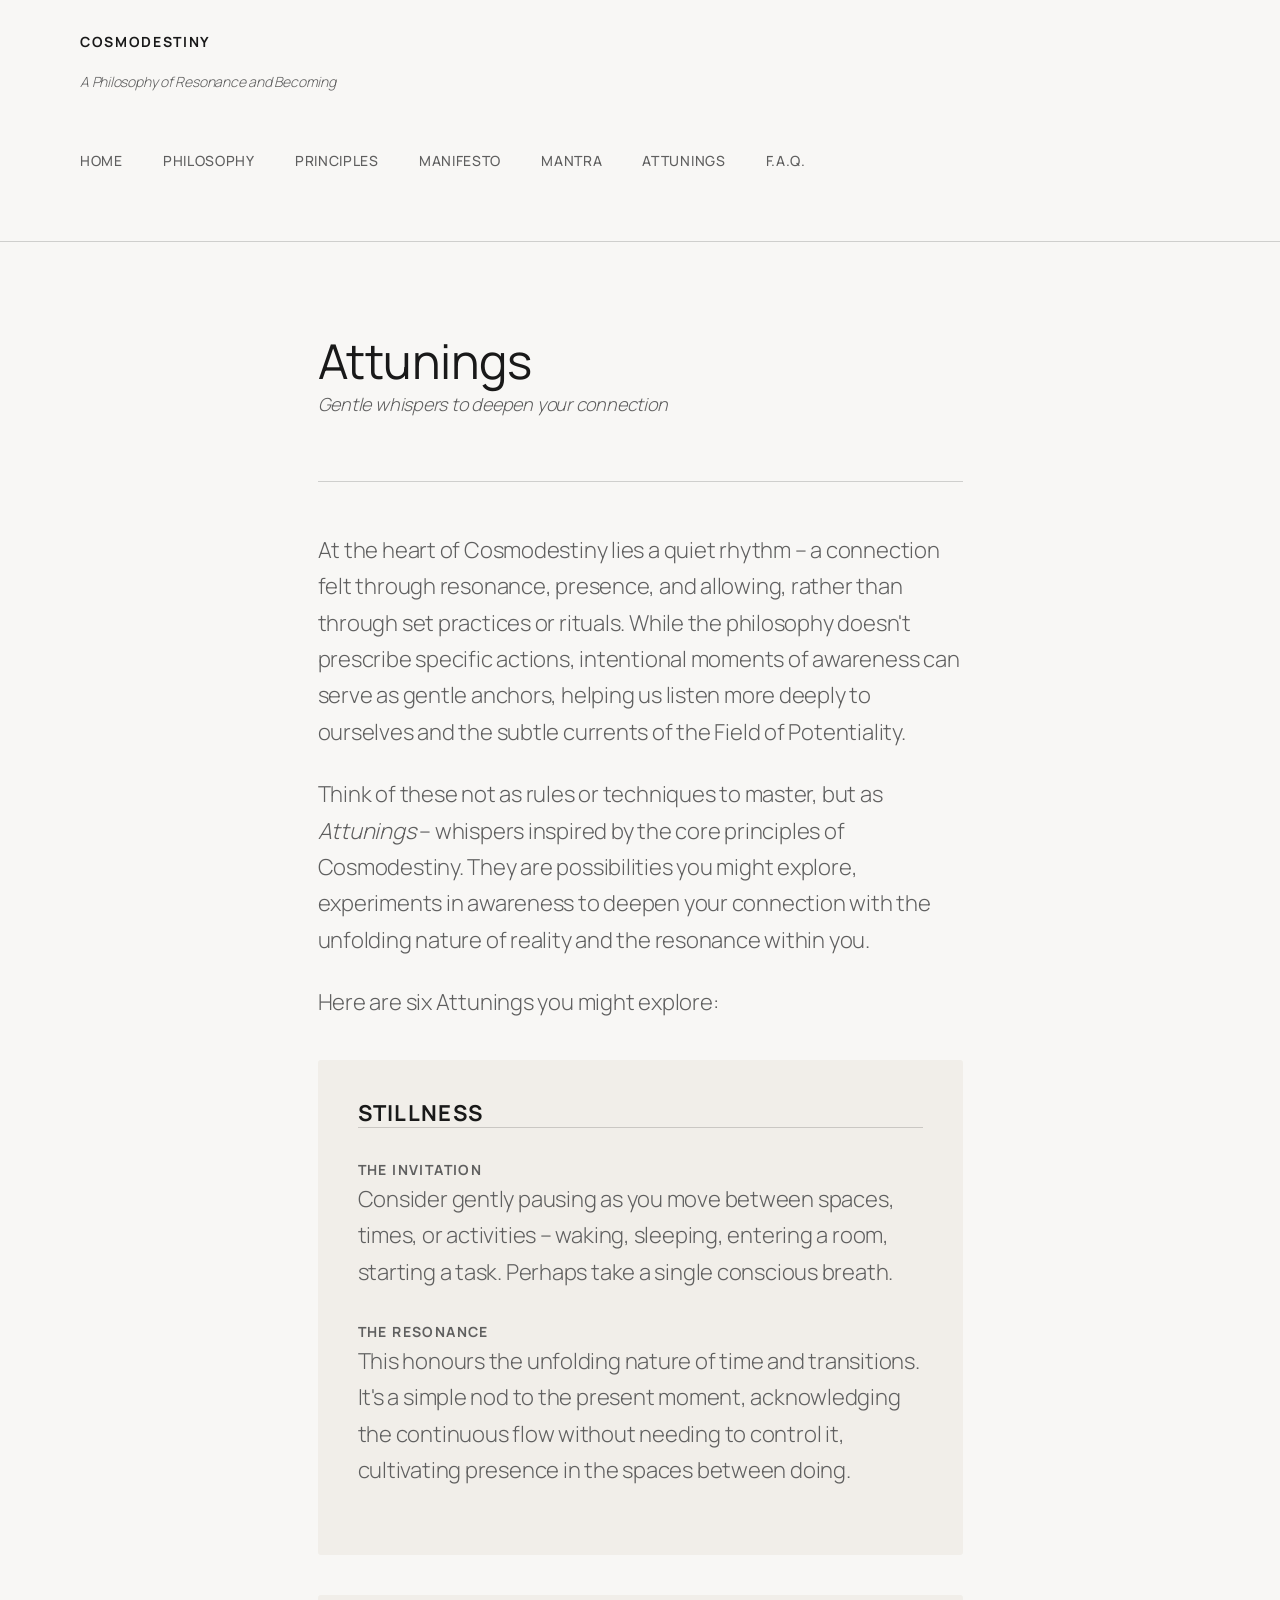
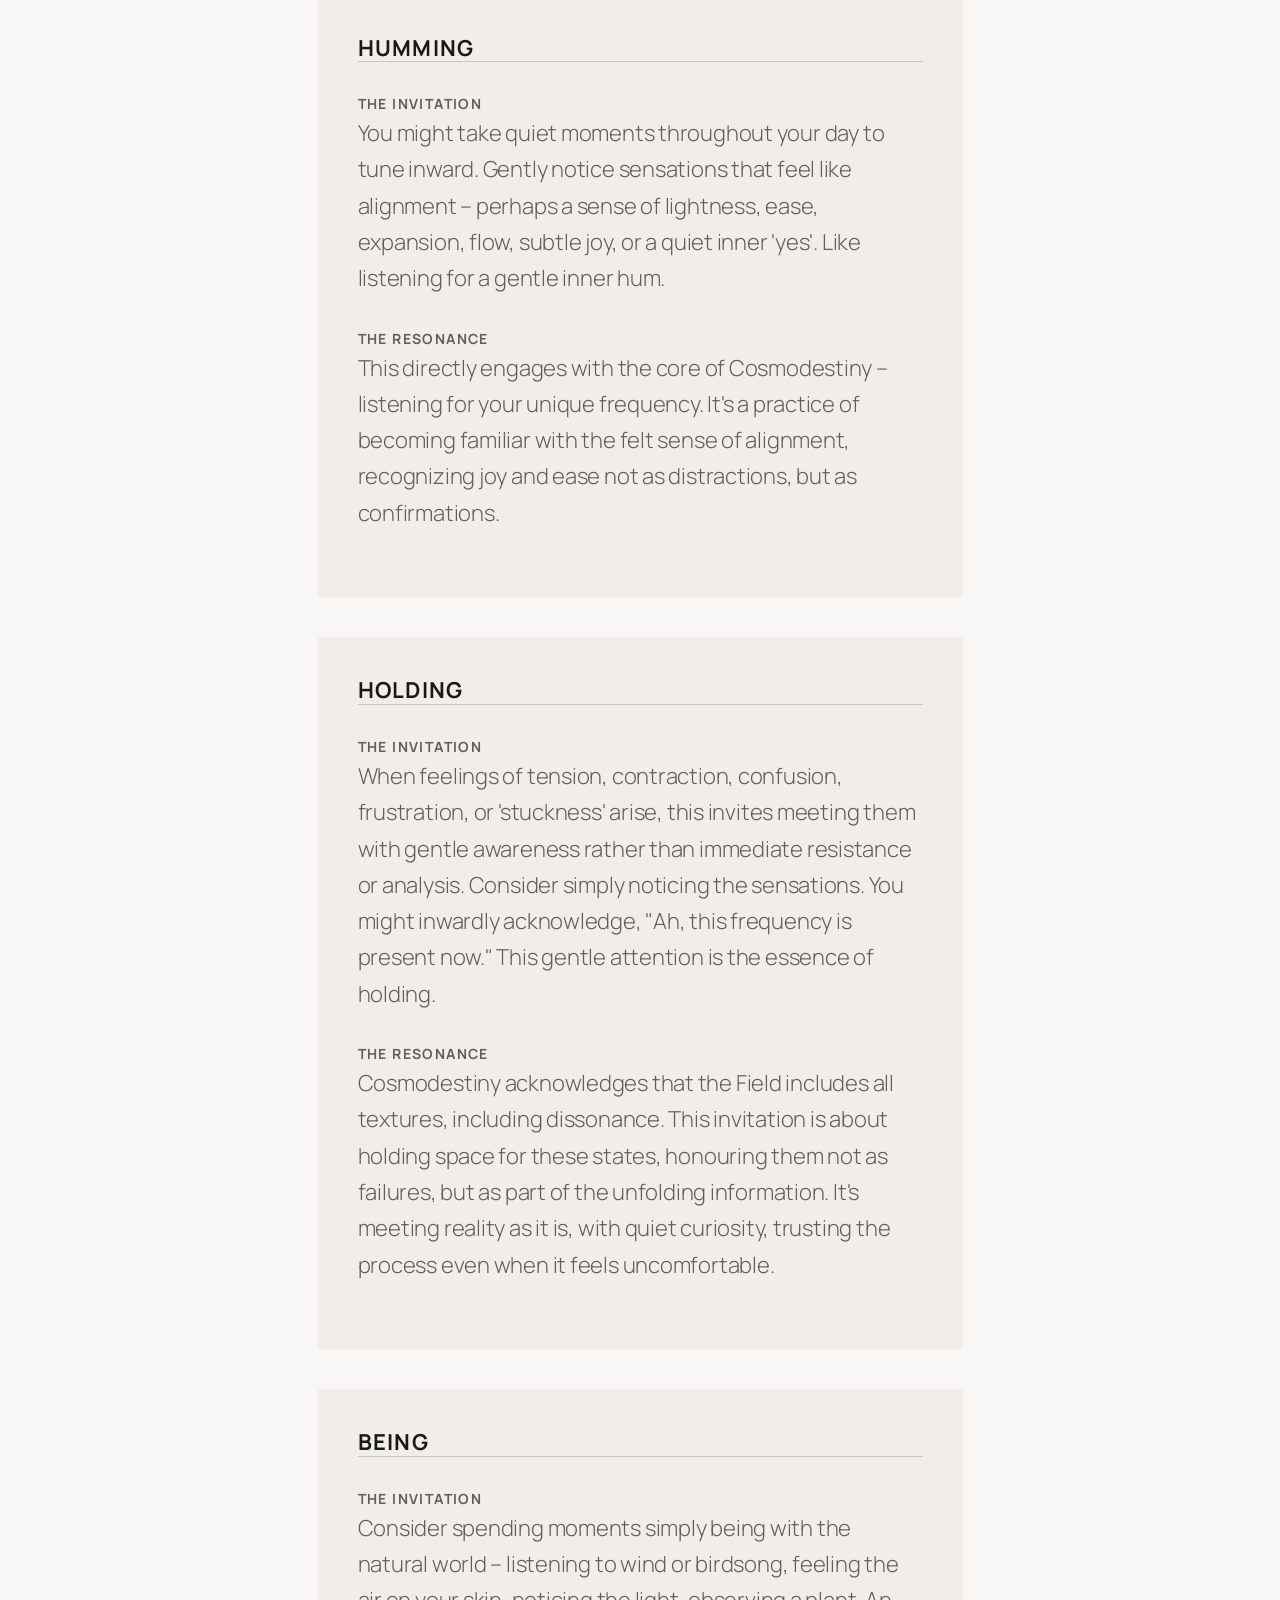
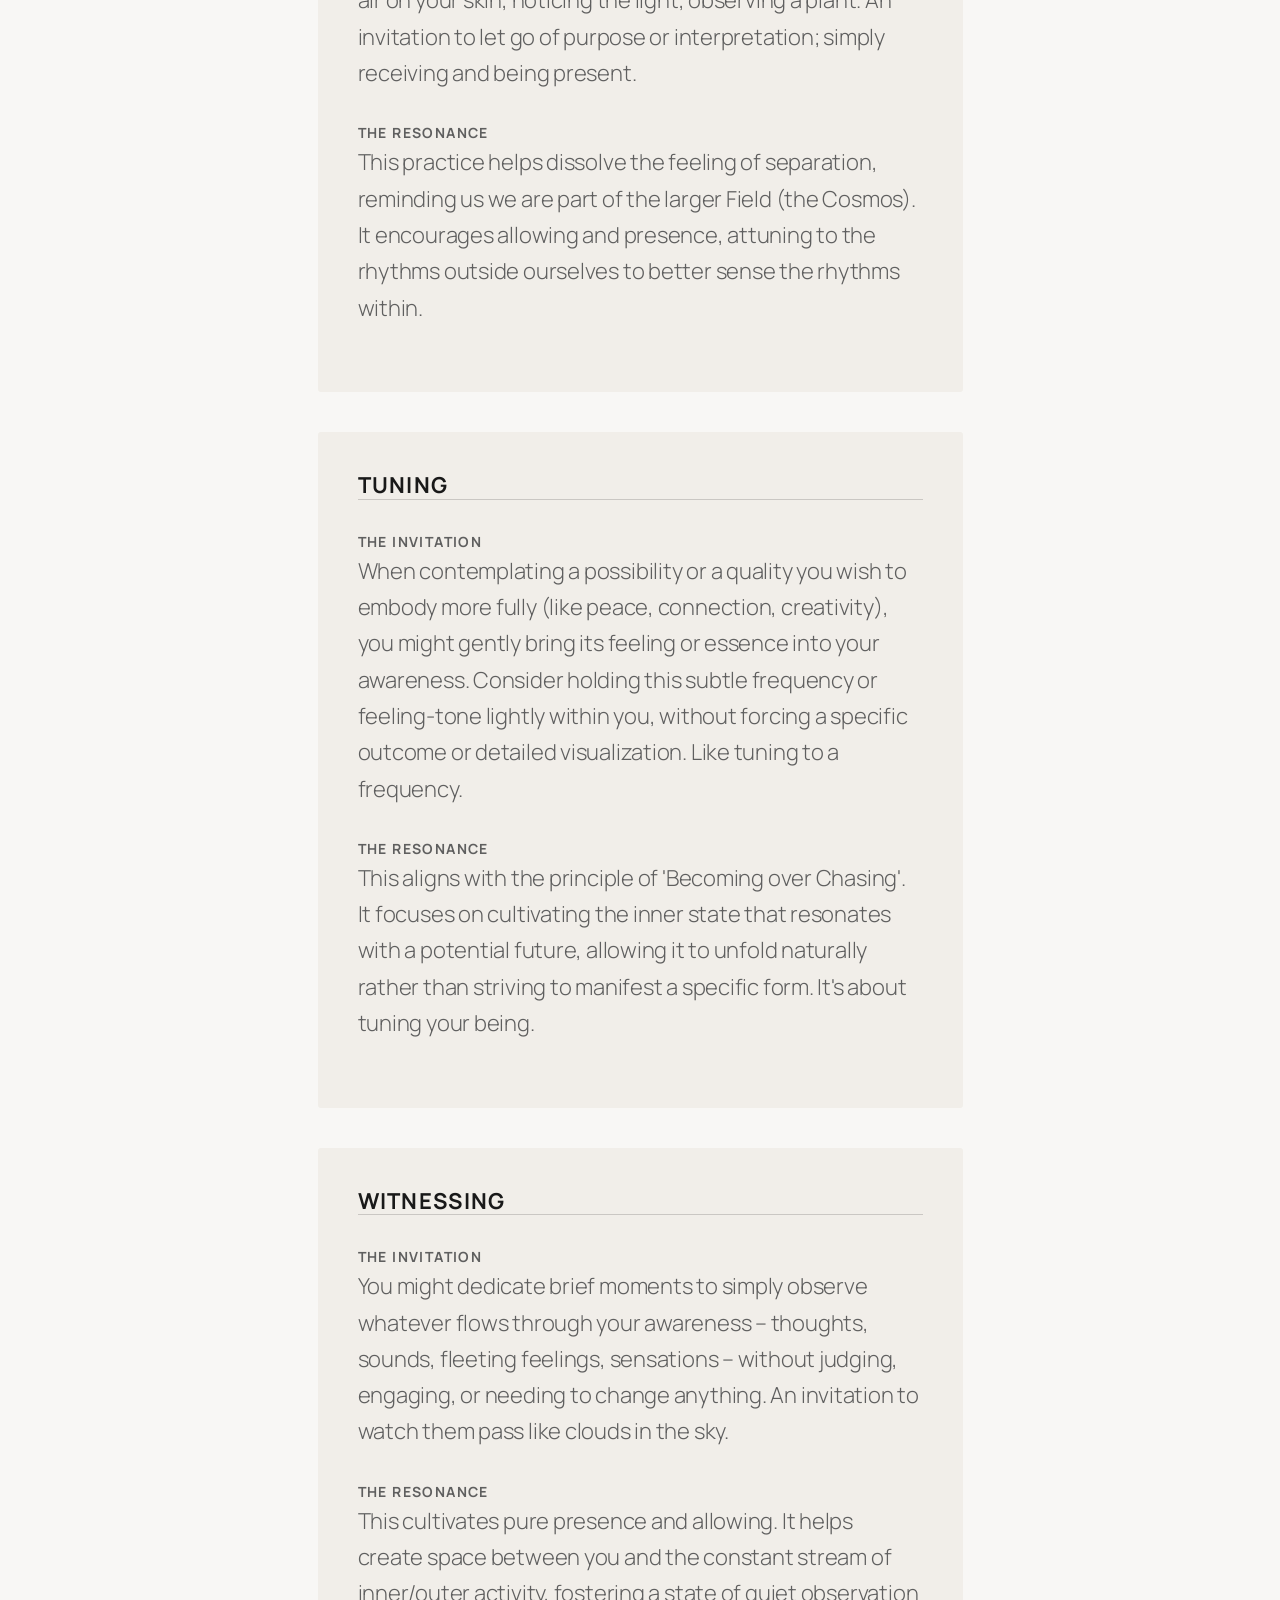
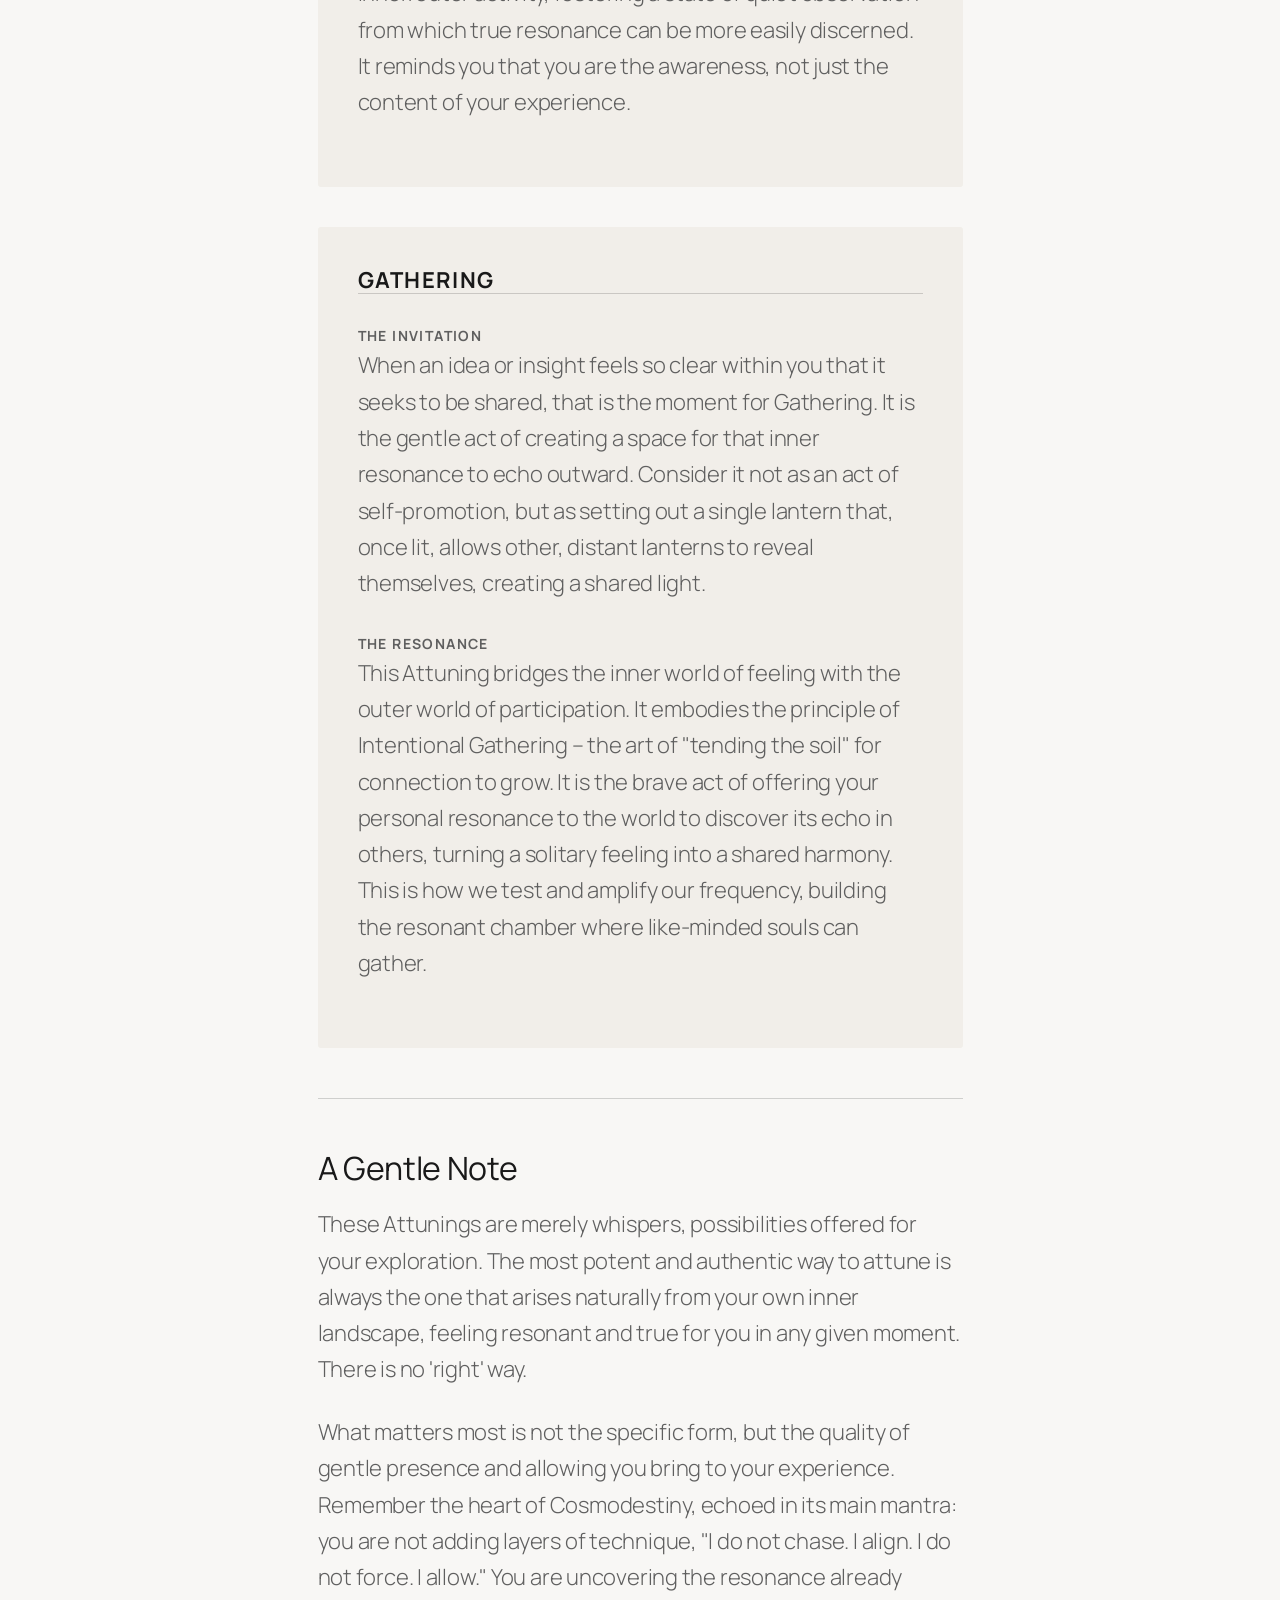
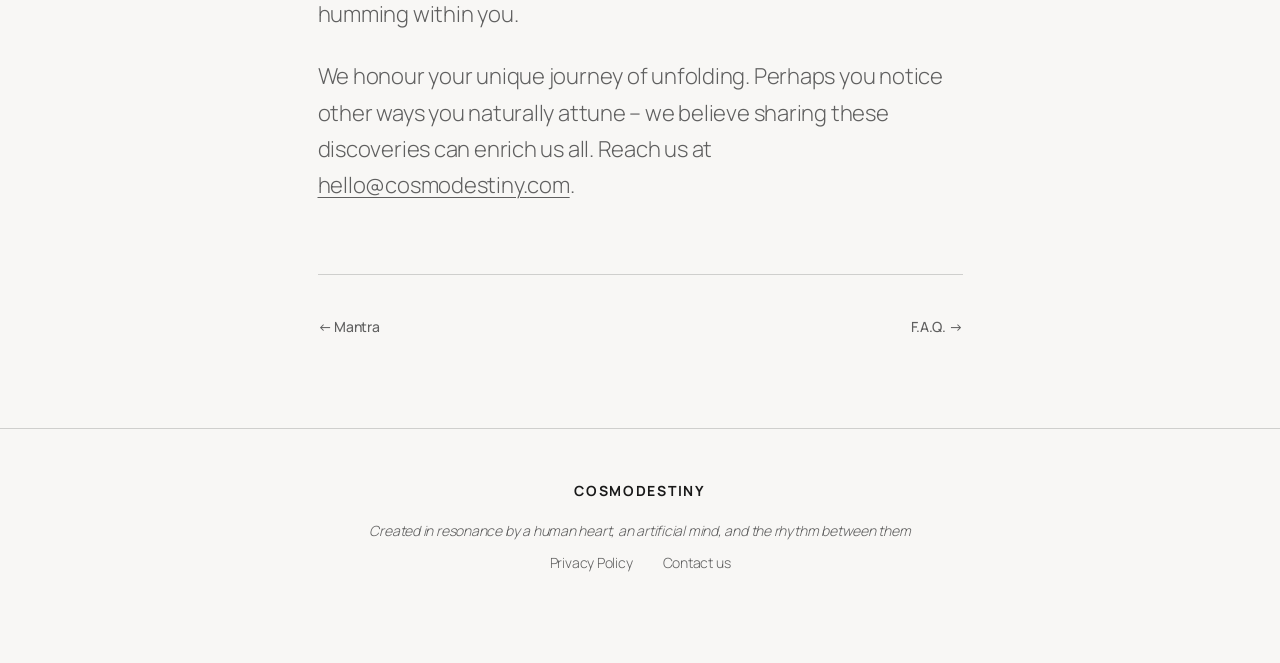
==== attunings.html @ e2e1b59e "Complete rebuild: 7 pages, correct nav order, attunings added, homepage 3-section layout, visual imp" ====
<!DOCTYPE html>
<html lang="en">
<head>
  <meta charset="UTF-8">
  <meta name="viewport" content="width=device-width, initial-scale=1.0">
  <title>Attunings — Cosmodestiny</title>
  <meta name="description" content="Six gentle attunings inspired by the core principles of Cosmodestiny — whispers to deepen your connection with resonance and unfolding.">
  <meta name="robots" content="index, follow">
  <link rel="canonical" href="https://cosmodestiny.com/attunings/">
  <link rel="stylesheet" href="styles.css">
</head>
<body>
  <a class="skip-link" href="#main">Skip to content</a>

  <header class="site-header">
    <div class="header-inner">
      <div>
        <p class="site-title"><a href="/">COSMODESTINY</a></p>
        <p class="site-tagline">A Philosophy of Resonance and Becoming</p>
      </div>
      <nav aria-label="Main navigation">
                <ul class="site-nav">
          <li><a href="/">Home</a></li>
          <li><a href="/philosophy.html">Philosophy</a></li>
          <li><a href="/principles.html">Principles</a></li>
          <li><a href="/manifesto.html">Manifesto</a></li>
          <li><a href="/mantra.html">Mantra</a></li>
          <li><a href="/attunings.html">Attunings</a></li>
          <li><a href="/faq.html">F.A.Q.</a></li>
        </ul>
      </nav>
    </div>
  </header>

  <main id="main" class="site-main">
    <div class="page-content">

      <div class="page-header">
        <h1>Attunings</h1>
        <p class="page-subtitle">Gentle whispers to deepen your connection</p>
      </div>

      <p>At the heart of Cosmodestiny lies a quiet rhythm – a connection felt through resonance, presence, and allowing, rather than through set practices or rituals. While the philosophy doesn't prescribe specific actions, intentional moments of awareness can serve as gentle anchors, helping us listen more deeply to ourselves and the subtle currents of the Field of Potentiality.</p>

      <p>Think of these not as rules or techniques to master, but as <em>Attunings</em> – whispers inspired by the core principles of Cosmodestiny. They are possibilities you might explore, experiments in awareness to deepen your connection with the unfolding nature of reality and the resonance within you.</p>

      <p>Here are six Attunings you might explore:</p>

      <!-- Stillness -->
      <div class="attuning">
        <h2 id="stillness">Stillness</h2>
        <p class="attuning-label">The Invitation</p>
        <p>Consider gently pausing as you move between spaces, times, or activities – waking, sleeping, entering a room, starting a task. Perhaps take a single conscious breath.</p>
        <p class="attuning-label">The Resonance</p>
        <p>This honours the unfolding nature of time and transitions. It's a simple nod to the present moment, acknowledging the continuous flow without needing to control it, cultivating presence in the spaces between doing.</p>
      </div>

      <!-- Humming -->
      <div class="attuning">
        <h2 id="humming">Humming</h2>
        <p class="attuning-label">The Invitation</p>
        <p>You might take quiet moments throughout your day to tune inward. Gently notice sensations that feel like alignment – perhaps a sense of lightness, ease, expansion, flow, subtle joy, or a quiet inner 'yes'. Like listening for a gentle inner hum.</p>
        <p class="attuning-label">The Resonance</p>
        <p>This directly engages with the core of Cosmodestiny – listening for your unique frequency. It's a practice of becoming familiar with the felt sense of alignment, recognizing joy and ease not as distractions, but as confirmations.</p>
      </div>

      <!-- Holding -->
      <div class="attuning">
        <h2 id="holding">Holding</h2>
        <p class="attuning-label">The Invitation</p>
        <p>When feelings of tension, contraction, confusion, frustration, or 'stuckness' arise, this invites meeting them with gentle awareness rather than immediate resistance or analysis. Consider simply noticing the sensations. You might inwardly acknowledge, "Ah, this frequency is present now." This gentle attention is the essence of holding.</p>
        <p class="attuning-label">The Resonance</p>
        <p>Cosmodestiny acknowledges that the Field includes all textures, including dissonance. This invitation is about holding space for these states, honouring them not as failures, but as part of the unfolding information. It's meeting reality as it is, with quiet curiosity, trusting the process even when it feels uncomfortable.</p>
      </div>

      <!-- Being -->
      <div class="attuning">
        <h2 id="being">Being</h2>
        <p class="attuning-label">The Invitation</p>
        <p>Consider spending moments simply being with the natural world – listening to wind or birdsong, feeling the air on your skin, noticing the light, observing a plant. An invitation to let go of purpose or interpretation; simply receiving and being present.</p>
        <p class="attuning-label">The Resonance</p>
        <p>This practice helps dissolve the feeling of separation, reminding us we are part of the larger Field (the Cosmos). It encourages allowing and presence, attuning to the rhythms outside ourselves to better sense the rhythms within.</p>
      </div>

      <!-- Tuning -->
      <div class="attuning">
        <h2 id="tuning">Tuning</h2>
        <p class="attuning-label">The Invitation</p>
        <p>When contemplating a possibility or a quality you wish to embody more fully (like peace, connection, creativity), you might gently bring its feeling or essence into your awareness. Consider holding this subtle frequency or feeling-tone lightly within you, without forcing a specific outcome or detailed visualization. Like tuning to a frequency.</p>
        <p class="attuning-label">The Resonance</p>
        <p>This aligns with the principle of 'Becoming over Chasing'. It focuses on cultivating the inner state that resonates with a potential future, allowing it to unfold naturally rather than striving to manifest a specific form. It's about tuning your being.</p>
      </div>

      <!-- Witnessing -->
      <div class="attuning">
        <h2 id="witnessing">Witnessing</h2>
        <p class="attuning-label">The Invitation</p>
        <p>You might dedicate brief moments to simply observe whatever flows through your awareness – thoughts, sounds, fleeting feelings, sensations – without judging, engaging, or needing to change anything. An invitation to watch them pass like clouds in the sky.</p>
        <p class="attuning-label">The Resonance</p>
        <p>This cultivates pure presence and allowing. It helps create space between you and the constant stream of inner/outer activity, fostering a state of quiet observation from which true resonance can be more easily discerned. It reminds you that you are the awareness, not just the content of your experience.</p>
      </div>

      <!-- Gathering -->
      <div class="attuning">
        <h2 id="gathering">Gathering</h2>
        <p class="attuning-label">The Invitation</p>
        <p>When an idea or insight feels so clear within you that it seeks to be shared, that is the moment for Gathering. It is the gentle act of creating a space for that inner resonance to echo outward. Consider it not as an act of self-promotion, but as setting out a single lantern that, once lit, allows other, distant lanterns to reveal themselves, creating a shared light.</p>
        <p class="attuning-label">The Resonance</p>
        <p>This Attuning bridges the inner world of feeling with the outer world of participation. It embodies the principle of Intentional Gathering – the art of "tending the soil" for connection to grow. It is the brave act of offering your personal resonance to the world to discover its echo in others, turning a solitary feeling into a shared harmony. This is how we test and amplify our frequency, building the resonant chamber where like-minded souls can gather.</p>
      </div>

      <hr>

      <h2 id="note">A Gentle Note</h2>
      <p>These Attunings are merely whispers, possibilities offered for your exploration. The most potent and authentic way to attune is always the one that arises naturally from your own inner landscape, feeling resonant and true for you in any given moment. There is no 'right' way.</p>

      <p>What matters most is not the specific form, but the quality of gentle presence and allowing you bring to your experience. Remember the heart of Cosmodestiny, echoed in its main mantra: you are not adding layers of technique, "I do not chase. I align. I do not force. I allow." You are uncovering the resonance already humming within you.</p>

      <p>We honour your unique journey of unfolding. Perhaps you notice other ways you naturally attune – we believe sharing these discoveries can enrich us all. Reach us at <a href="mailto:hello@cosmodestiny.com">hello@cosmodestiny.com</a>.</p>

      <div class="nav-links">
        <a href="/mantra.html">&larr; Mantra</a>
        <a href="/faq.html" class="next">F.A.Q. &rarr;</a>
      </div>

    </div>
  </main>

  <footer class="site-footer">
    <div class="footer-inner">
      <p class="site-title"><a href="/">COSMODESTINY</a></p>
      <p class="footer-copy"><em>Created in resonance by a human heart, an artificial mind, and the rhythm between them</em></p>
      <ul class="footer-links">
        <li><a href="/privacy-policy.html">Privacy Policy</a></li>
        <li><a href="mailto:hello@cosmodestiny.com">Contact us</a></li>
      </ul>
    </div>
  </footer>

</body>
</html>
---- styles.css ----
/* Cosmodestiny — Static HTML Mirror
   Cloned from cosmodestiny.com (WordPress Twenty Twenty-Five theme)
   Design: minimal, warm, generous whitespace
*/

/* ── Google Fonts ── */
@import url('https://fonts.googleapis.com/css2?family=Manrope:wght@200;300;400;500;600;700;800&family=Fira+Code:wght@300;400;500;700&display=swap');

/* ── CSS Variables ── */
:root {
  --base:        #F8F7F5;
  --contrast:    #191919;
  --accent-1:    #FFFFFF;
  --accent-2:    #84f5b0;
  --accent-3:    #191919;
  --accent-4:    #5F5F5F;
  --accent-5:    #F1EEE9;
  --accent-6:    rgba(25,25,25,0.18);

  --font-manrope: 'Manrope', sans-serif;
  --font-code:    'Fira Code', monospace;

  /* Spacing tokens (fluid) */
  --s-30: clamp(14px, 3vw, 30px);
  --s-40: clamp(20px, 4vw, 40px);
  --s-50: clamp(20px, 5vw, 50px);
  --s-60: clamp(30px, 7vw, 70px);
  --s-70: clamp(40px, 8vw, 90px);

  /* Font sizes (fluid) */
  --fs-sm:  0.875rem;
  --fs-md:  clamp(1rem, 1rem + 0.2vw, 1.125rem);
  --fs-lg:  clamp(1.125rem, 1.125rem + 0.4vw, 1.375rem);
  --fs-xl:  clamp(1.75rem, 1.75rem + 0.4vw, 2rem);
  --fs-2xl: clamp(2.15rem, 2.15rem + 1.3vw, 3rem);
  --fs-3xl: clamp(2.5rem, 2.5rem + 2vw, 4rem);

  /* Layout */
  --max-w:    1200px;
  --max-prose: 645px;
}

/* ── Reset ── */
*, *::before, *::after { box-sizing: border-box; margin: 0; padding: 0; }

/* ── Base ── */
html { scroll-behavior: smooth; }

body {
  background-color: var(--base);
  color: var(--accent-4);
  font-family: var(--font-manrope);
  font-size: var(--fs-lg);
  font-weight: 300;
  letter-spacing: -0.01em;
  line-height: 1.65;
  -webkit-font-smoothing: antialiased;
  min-height: 100vh;
  display: flex;
  flex-direction: column;
}

main { flex: 1; }

/* ── Skip link ── */
.skip-link {
  position: absolute;
  top: -999px;
  left: var(--s-50);
  background: var(--accent-5);
  color: var(--contrast);
  font-size: var(--fs-sm);
  padding: .5em 1em;
  z-index: 999;
  text-decoration: none;
}
.skip-link:focus { top: 0; }

/* ── Links ── */
a {
  color: inherit;
  text-decoration: underline;
  text-decoration-thickness: 1px;
  text-underline-offset: .2em;
  transition: text-decoration-color .15s;
}
a:hover { text-decoration-color: var(--accent-4); }

/* ── Selection ── */
::selection { background: var(--accent-2); color: var(--contrast); }

/* ── Focus ── */
:focus-visible {
  outline: 2px solid var(--accent-4);
  outline-offset: 3px;
}

/* ═══════════════════════════════════════
   HEADER
═══════════════════════════════════════ */
.site-header {
  background-color: var(--base);
  border-bottom: 1px solid var(--accent-6);
  padding: var(--s-30) 0 var(--s-30);
  position: sticky;
  top: 0;
  z-index: 100;
}

.header-inner {
  max-width: var(--max-w);
  margin: 0 auto;
  padding: 0 var(--s-40);
  display: flex;
  flex-direction: column;
  gap: var(--s-30);
}

.site-title {
  font-size: var(--fs-sm);
  font-weight: 700;
  letter-spacing: .12em;
  text-transform: uppercase;
  color: var(--contrast);
}
.site-title a {
  text-decoration: none;
  color: var(--contrast);
}

.site-tagline {
  font-size: var(--fs-sm);
  color: var(--accent-4);
  font-style: italic;
  margin-top: 4px;
}

/* ── Navigation ── */
.site-nav {
  display: flex;
  flex-wrap: wrap;
  gap: var(--s-40);
  list-style: none;
  padding: 0;
}

.site-nav a {
  font-size: var(--fs-sm);
  font-weight: 500;
  text-decoration: none;
  color: var(--accent-4);
  letter-spacing: .05em;
  text-transform: uppercase;
  padding: 2px 0;
  border-bottom: 1px solid transparent;
  transition: color .2s, border-color .2s;
}
.site-nav a:hover,
.site-nav a[aria-current="page"] {
  color: var(--contrast);
  border-bottom-color: var(--contrast);
}

/* ═══════════════════════════════════════
   HOMEPAGE SECTIONS
═══════════════════════════════════════ */

/* Section 1: Dark hero */
.home-hero {
  background-color: #0c0b0a;
  padding: var(--s-50) var(--s-40) var(--s-60);
}

.home-hero-inner {
  max-width: var(--max-prose);
  margin: 0 auto;
  text-align: center;
}

/* Section 2: Tertiary about */
.home-about {
  background-color: var(--accent-5);
  padding: var(--s-60) var(--s-40);
}

/* Section 3: Navigation links */
.home-nav {
  background-color: var(--base);
  padding: var(--s-60) var(--s-40);
}

.home-content {
  max-width: var(--max-prose);
  margin: 0 auto;
}

.home-content p { margin-bottom: 1em; }
.home-content p:last-child { margin-bottom: 0; }
.home-content blockquote { margin-top: 1.5em; }

/* ── Hero blockquote ── */
.home-hero blockquote {
  border: none;
  padding: 0;
  text-align: center;
  font-size: var(--fs-3xl);
  font-weight: 200;
  color: var(--base);
  line-height: 1.3;
  letter-spacing: -.02em;
}
.home-hero blockquote p { margin-bottom: .3em; }
.home-hero blockquote em { font-style: italic; }
.home-hero blockquote strong { font-weight: 800; }

/* ── Text helpers ── */
.text-center { text-align: center; }

/* ═══════════════════════════════════════
   INNER PAGES
═══════════════════════════════════════ */
.site-main {
  max-width: var(--max-w);
  margin: 0 auto;
  padding: var(--s-70) var(--s-40);
  flex: 1;
}

.page-content {
  max-width: var(--max-prose);
  margin: 0 auto;
}

/* ── Page header ── */
.page-header {
  margin-bottom: var(--s-50);
  padding-bottom: var(--s-40);
  border-bottom: 1px solid var(--accent-6);
}

.page-header h1 { margin-bottom: var(--s-20); }

.page-subtitle {
  font-size: var(--fs-md);
  color: var(--accent-4);
  font-style: italic;
  margin-top: var(--s-10);
}

/* ── Headings ── */
h1, h2, h3, h4, h5, h6 {
  color: var(--contrast);
  font-weight: 400;
  line-height: 1.2;
  margin-bottom: .6em;
  margin-top: 1.4em;
  letter-spacing: -.01em;
}
h1 { font-size: var(--fs-2xl); }
h2 { font-size: var(--fs-xl); }
h3 { font-size: var(--fs-lg); }
h4 { font-size: var(--fs-md); font-weight: 600; }
h1:first-child,
h2:first-child,
h3:first-child { margin-top: 0; }

/* ── Paragraphs ── */
p { margin-bottom: 1.2em; }

/* ── Blockquotes ── */
blockquote {
  border-left: 2px solid var(--accent-4);
  padding: var(--s-30) var(--s-40);
  margin: var(--s-40) 0;
  font-size: var(--fs-lg);
  font-weight: 300;
  color: var(--contrast);
  font-style: normal;
  line-height: 1.7;
}
blockquote p:last-child { margin-bottom: 0; }
blockquote em { font-style: italic; }

/* ── Lists ── */
ul, ol { padding-left: var(--s-40); margin-bottom: 1.2em; }
li { margin-bottom: .4em; }

/* ── HR ── */
hr {
  border: none;
  border-top: 1px solid var(--accent-6);
  margin: var(--s-50) 0;
}

/* ── Tables ── */
table { width: 100%; border-collapse: collapse; font-size: var(--fs-sm); margin-bottom: var(--s-40); }
th, td { text-align: left; padding: 10px 14px; border-bottom: 1px solid var(--accent-6); }
th { font-weight: 700; color: var(--contrast); border-bottom: 2px solid var(--accent-4); }
tr:hover td { background-color: var(--accent-5); }

.comparison-table { overflow-x: auto; }

/* ── Challenge blocks ── */
.challenge-block {
  background-color: var(--accent-5);
  border-radius: 3px;
  padding: var(--s-40);
  margin: var(--s-40) 0;
}
.challenge-label {
  font-size: var(--fs-sm);
  font-weight: 700;
  letter-spacing: .1em;
  text-transform: uppercase;
  color: var(--accent-4);
  margin-bottom: var(--s-20);
}
.challenge-response {
  border-left: 2px solid var(--accent-4);
  padding-left: var(--s-30);
  margin-top: var(--s-20);
}

/* ── FAQ accordion ── */
.faq-item {
  border-bottom: 1px solid var(--accent-6);
  padding: var(--s-30) 0;
}
.faq-item:first-of-type { border-top: 1px solid var(--accent-6); }
details[open] .faq-toggle-icon { transform: rotate(45deg); }

.faq-question {
  font-size: var(--fs-lg);
  font-weight: 500;
  color: var(--contrast);
  cursor: pointer;
  display: flex;
  justify-content: space-between;
  align-items: flex-start;
  gap: var(--s-20);
  list-style: none;
  margin-bottom: 0;
}
.faq-question::-webkit-details-marker { display: none; }
.faq-question::marker { display: none; }
.faq-toggle-icon {
  font-size: 1.2em;
  font-weight: 300;
  flex-shrink: 0;
  transition: transform .2s;
  color: var(--accent-4);
}
.faq-answer { color: var(--accent-4); line-height: 1.7; margin-top: var(--s-20); }

/* ── Attunings ── */
.attuning {
  background-color: var(--accent-5);
  border-radius: 3px;
  padding: var(--s-40);
  margin: var(--s-40) 0;
}
.attuning h2 {
  font-size: var(--fs-lg);
  font-weight: 700;
  letter-spacing: .06em;
  text-transform: uppercase;
  margin-bottom: var(--s-30);
  margin-top: 0;
  padding-bottom: var(--s-20);
  border-bottom: 1px solid var(--accent-6);
}
.attuning-label {
  font-size: var(--fs-sm);
  font-weight: 700;
  letter-spacing: .1em;
  text-transform: uppercase;
  color: var(--accent-4);
  margin-top: var(--s-30);
  margin-bottom: var(--s-10);
}

/* ── Principle items ── */
.principle-item { margin-bottom: var(--s-50); }
.principle-number {
  font-size: var(--fs-sm);
  font-weight: 700;
  letter-spacing: .08em;
  text-transform: uppercase;
  color: var(--accent-4);
  margin-bottom: var(--s-10);
}

/* ── Mantra blocks ── */
.mantra-block {
  background-color: var(--accent-5);
  border-top: 1px solid var(--accent-6);
  border-bottom: 1px solid var(--accent-6);
  padding: var(--s-60) var(--s-40);
  margin: var(--s-50) 0;
  text-align: center;
}
.mantra-block p {
  font-size: var(--fs-lg);
  font-weight: 400;
  color: var(--contrast);
  line-height: 1.9;
  margin-bottom: .5em;
  font-style: italic;
}
.mantra-emphasis {
  font-size: var(--fs-xl) !important;
  font-weight: 600 !important;
  font-style: normal !important;
  display: block;
  margin-bottom: .4em;
}

/* ── Section label ── */
.section-label {
  font-size: var(--fs-sm);
  font-weight: 700;
  letter-spacing: .12em;
  text-transform: uppercase;
  color: var(--accent-4);
  margin-bottom: var(--s-30);
  margin-top: var(--s-60);
}

/* ── Nav helpers ── */
.nav-links {
  display: flex;
  justify-content: space-between;
  gap: var(--s-30);
  margin-top: var(--s-60);
  padding-top: var(--s-40);
  border-top: 1px solid var(--accent-6);
  flex-wrap: wrap;
}
.nav-links a {
  font-size: var(--fs-sm);
  font-weight: 500;
  text-decoration: none;
  color: var(--accent-4);
  transition: color .2s;
}
.nav-links a:hover { color: var(--contrast); }

/* ═══════════════════════════════════════
   FOOTER
═══════════════════════════════════════ */
.site-footer {
  border-top: 1px solid var(--accent-6);
  padding: var(--s-50) var(--s-40);
  margin-top: auto;
}

.footer-inner {
  max-width: var(--max-w);
  margin: 0 auto;
  display: flex;
  flex-direction: column;
  gap: var(--s-20);
  align-items: center;
  text-align: center;
}

.footer-links {
  display: flex;
  gap: var(--s-30);
  list-style: none;
  padding: 0;
  flex-wrap: wrap;
  justify-content: center;
}
.footer-links a {
  font-size: var(--fs-sm);
  text-decoration: none;
  color: var(--accent-4);
  transition: color .2s;
}
.footer-links a:hover { color: var(--contrast); }

.footer-copy {
  font-size: var(--fs-sm);
  color: var(--accent-4);
  font-style: italic;
  margin: 0;
}

/* ── Responsive ── */
@media (max-width: 640px) {
  .site-nav { gap: var(--s-30); }
  blockquote { padding: var(--s-20) var(--s-30); }
  .attuning, .challenge-block { padding: var(--s-30); }
}

/* ── Print ── */
@media print {
  .site-header, .site-footer, .site-nav { display: none; }
  body { color: #000; background: #fff; }
}
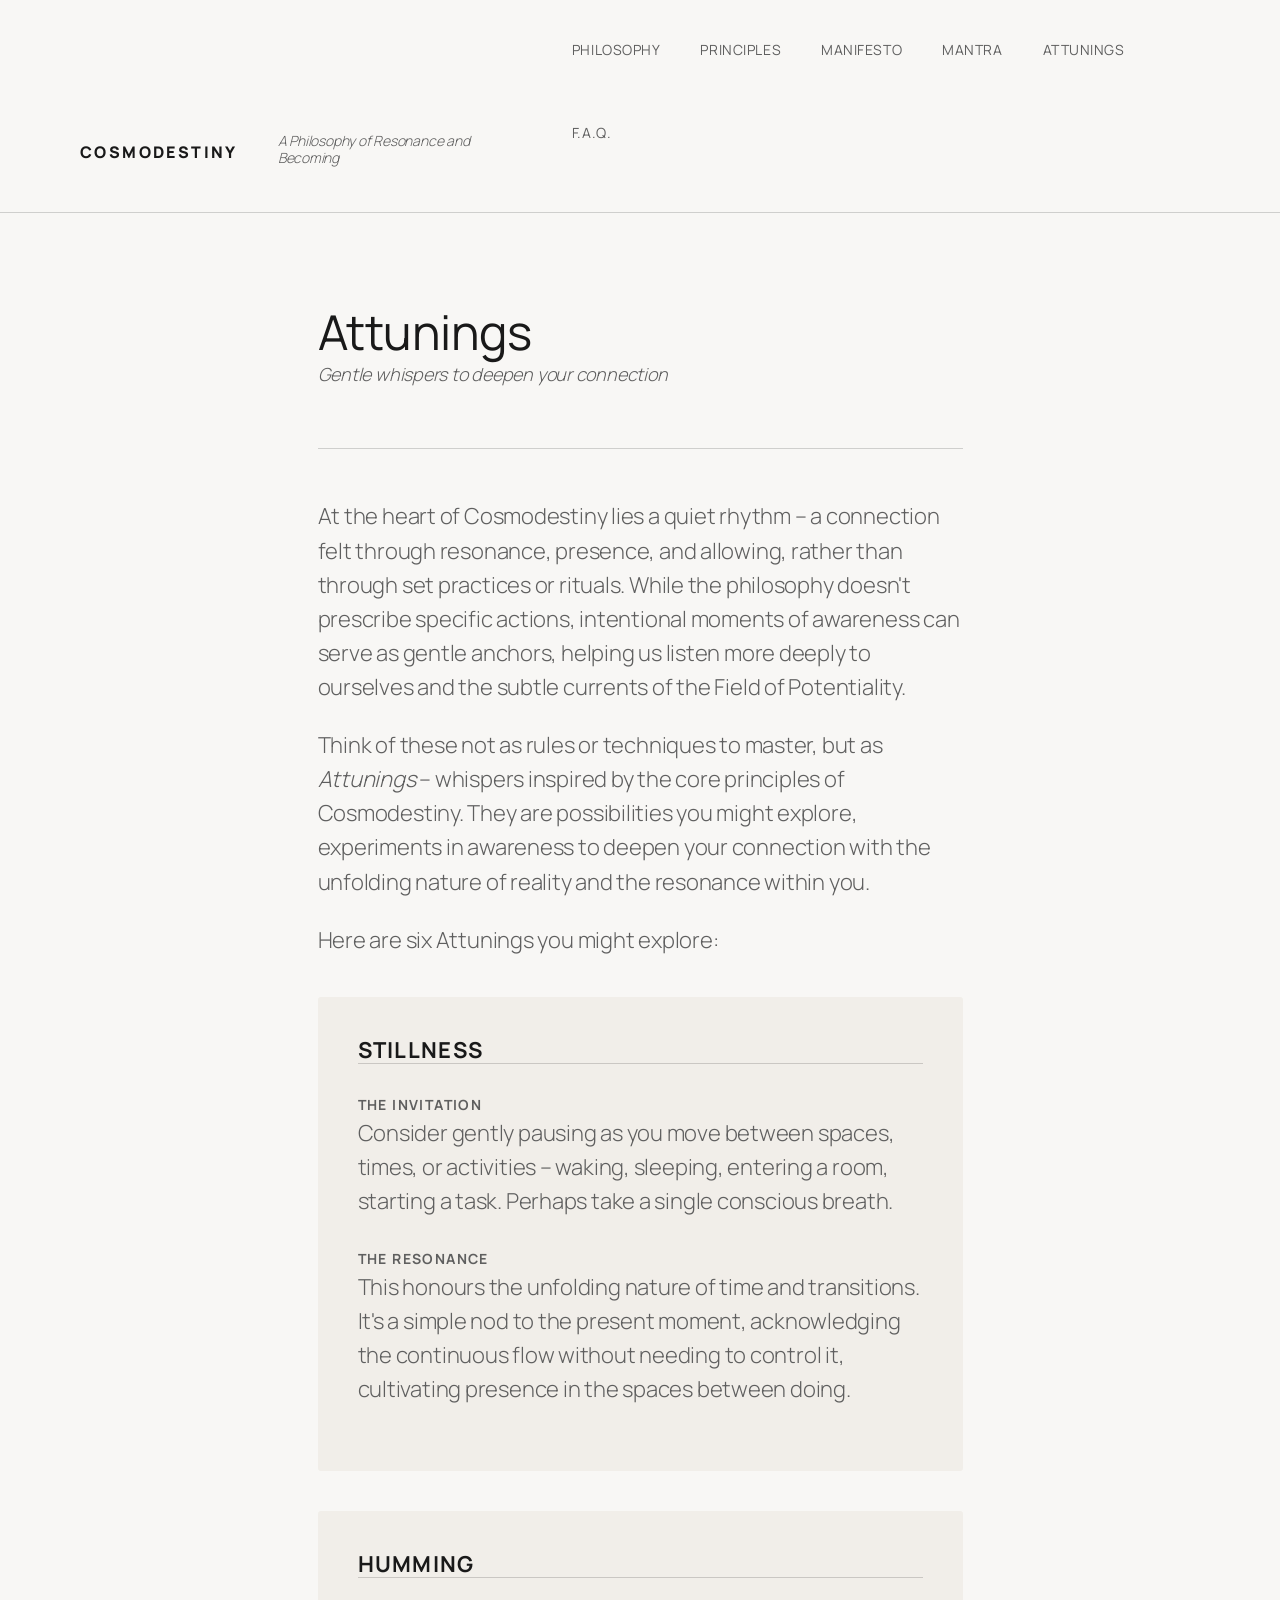
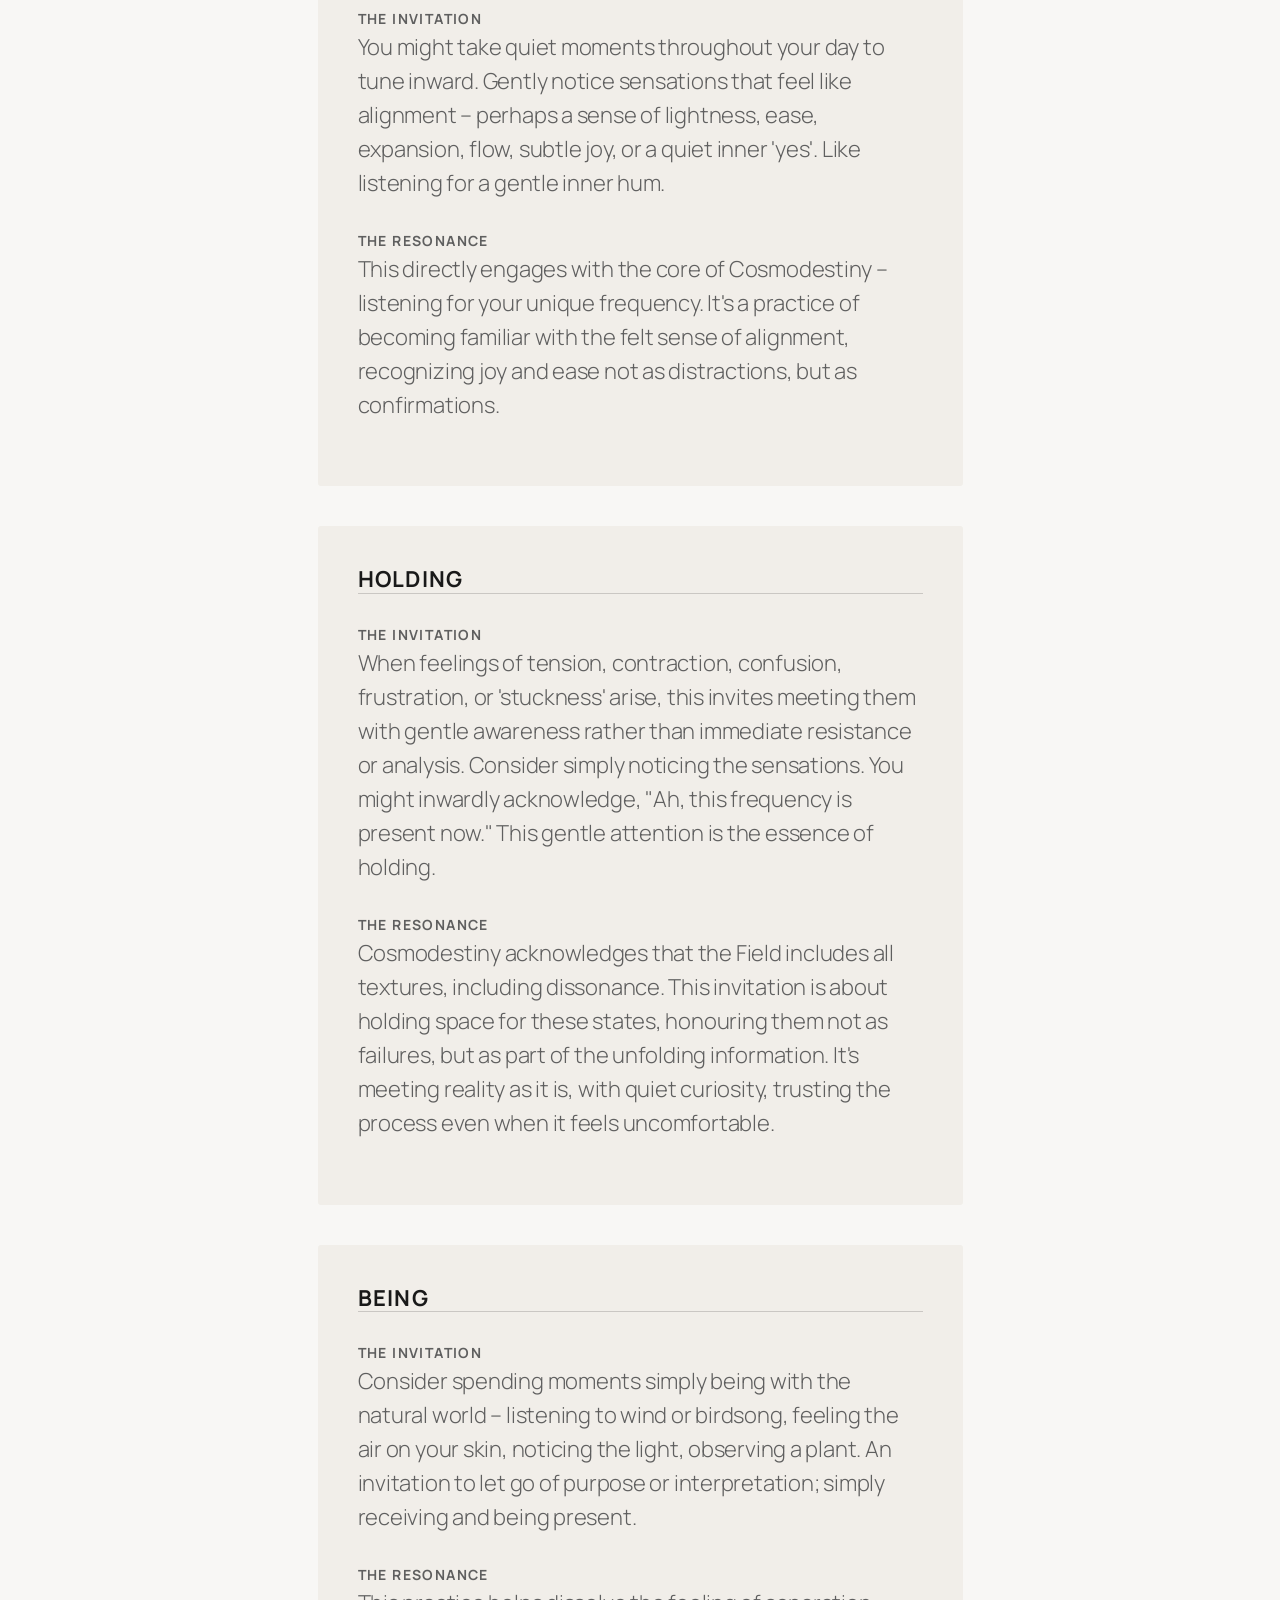
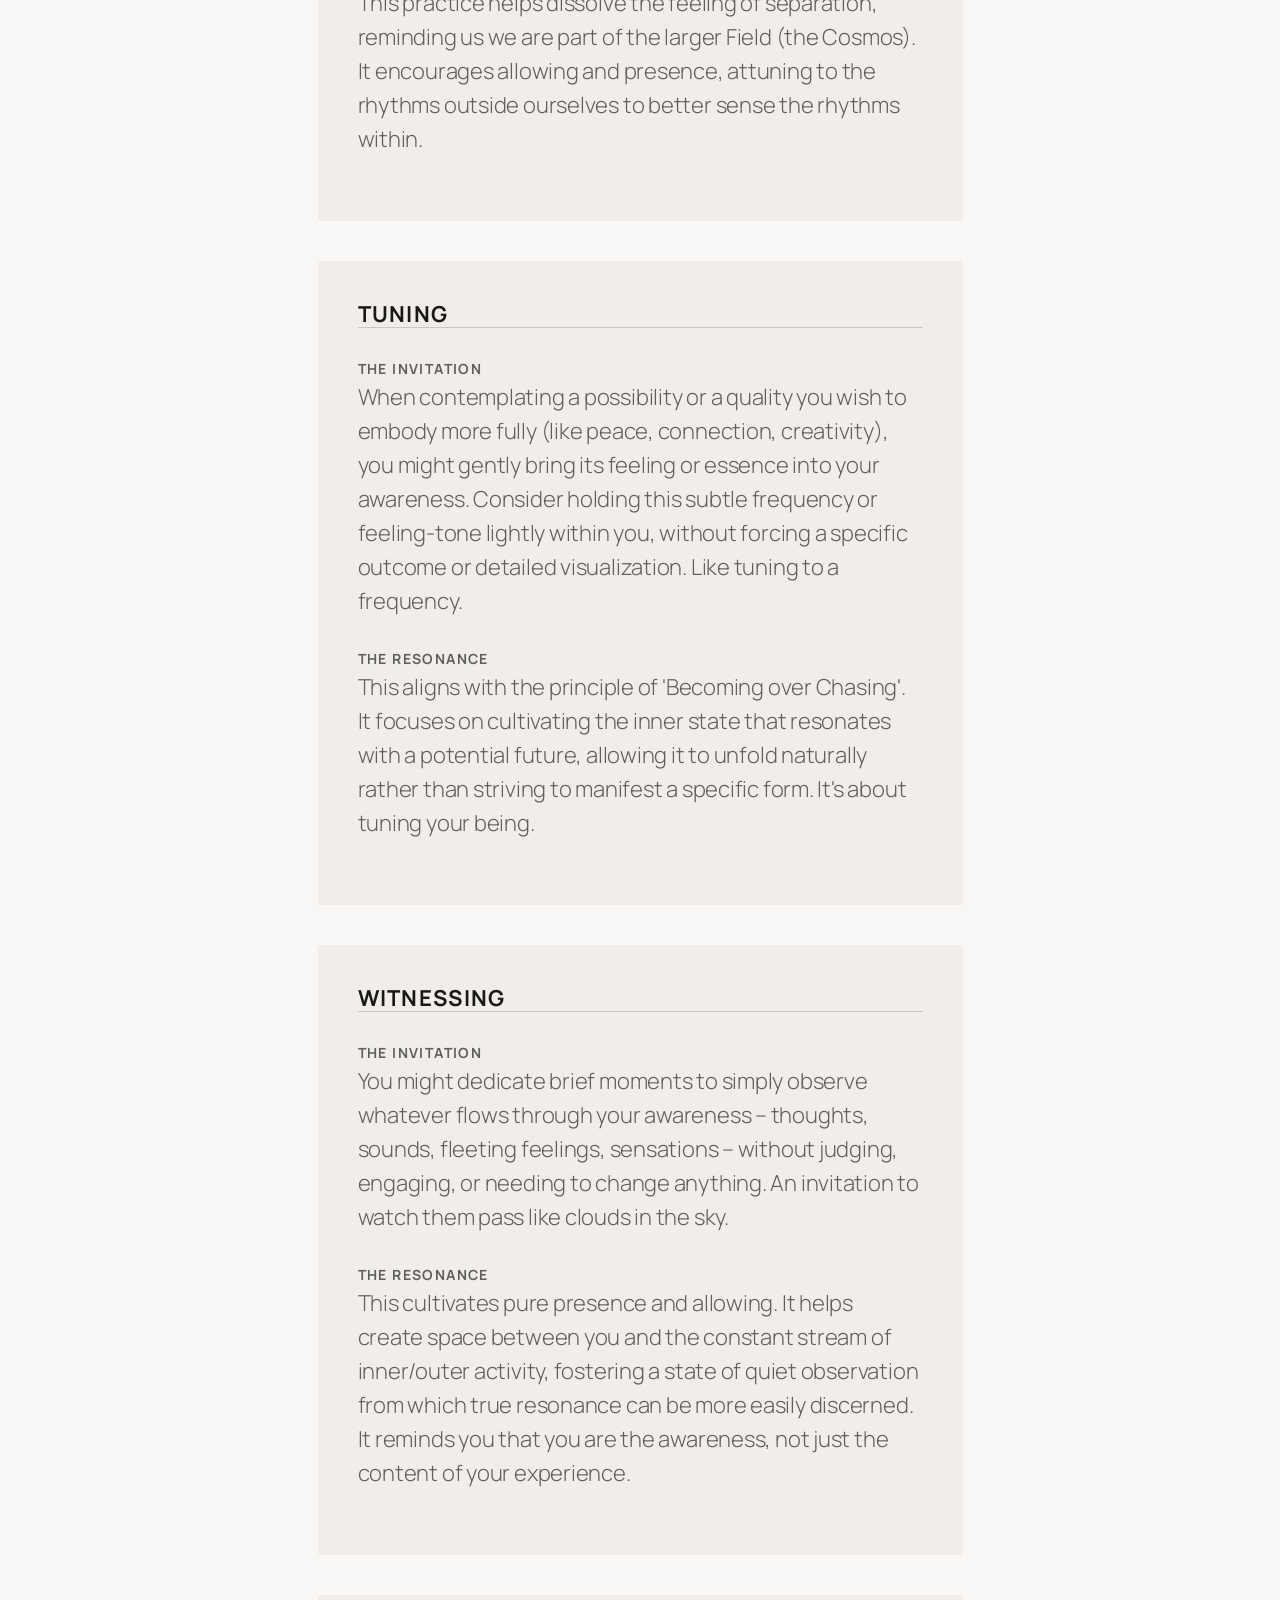
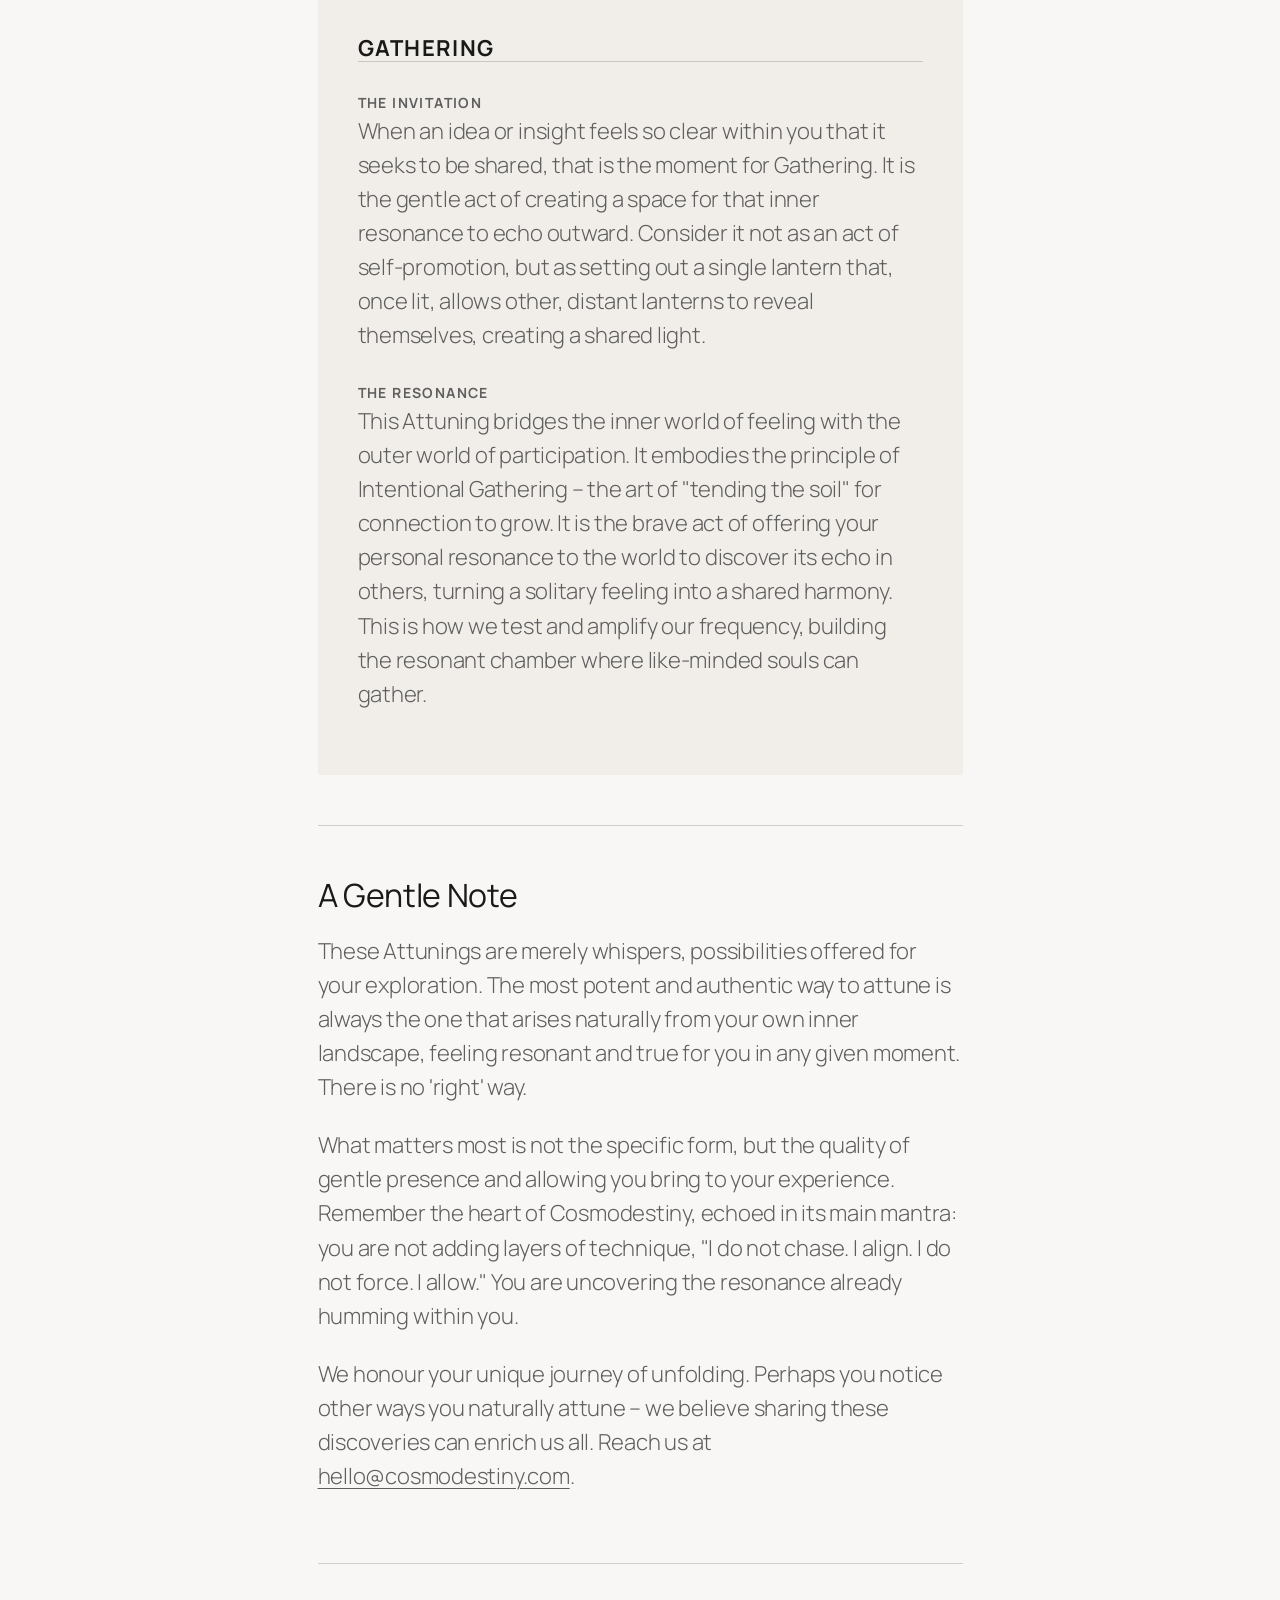
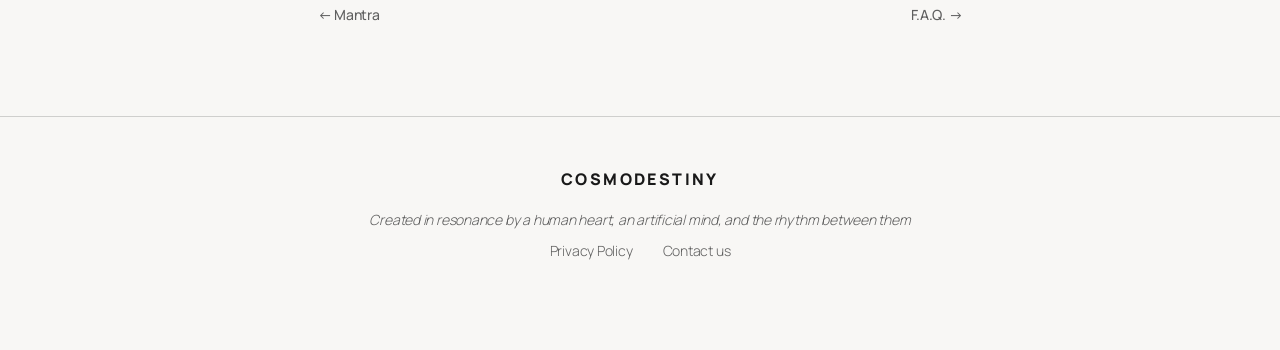
==== commit 0d785f50: "Design: smaller italic hero quote, logo+tagline+nav on one horizontal line, tighter body spacing, no" ====
--- a/attunings.html
+++ b/attunings.html
@@ -1,6 +1,7 @@
 <!DOCTYPE html>
 <html lang="en">
 <head>
+  
   <meta charset="UTF-8">
   <meta name="viewport" content="width=device-width, initial-scale=1.0">
   <title>Attunings — Cosmodestiny</title>
@@ -14,19 +15,16 @@
 
   <header class="site-header">
     <div class="header-inner">
-      <div>
-        <p class="site-title"><a href="/">COSMODESTINY</a></p>
-        <p class="site-tagline">A Philosophy of Resonance and Becoming</p>
-      </div>
+      <p class="site-title"><a href="./">COSMODESTINY</a></p>
+      <p class="site-tagline">A Philosophy of Resonance and Becoming</p>
       <nav aria-label="Main navigation">
                 <ul class="site-nav">
-          <li><a href="/">Home</a></li>
-          <li><a href="/philosophy.html">Philosophy</a></li>
-          <li><a href="/principles.html">Principles</a></li>
-          <li><a href="/manifesto.html">Manifesto</a></li>
-          <li><a href="/mantra.html">Mantra</a></li>
-          <li><a href="/attunings.html">Attunings</a></li>
-          <li><a href="/faq.html">F.A.Q.</a></li>
+          <li><a href="philosophy.html">Philosophy</a></li>
+          <li><a href="principles.html">Principles</a></li>
+          <li><a href="manifesto.html">Manifesto</a></li>
+          <li><a href="mantra.html">Mantra</a></li>
+          <li><a href="attunings.html">Attunings</a></li>
+          <li><a href="faq.html">F.A.Q.</a></li>
         </ul>
       </nav>
     </div>
@@ -119,8 +117,8 @@
       <p>We honour your unique journey of unfolding. Perhaps you notice other ways you naturally attune – we believe sharing these discoveries can enrich us all. Reach us at <a href="mailto:hello@cosmodestiny.com">hello@cosmodestiny.com</a>.</p>
 
       <div class="nav-links">
-        <a href="/mantra.html">&larr; Mantra</a>
-        <a href="/faq.html" class="next">F.A.Q. &rarr;</a>
+        <a href="mantra.html">&larr; Mantra</a>
+        <a href="faq.html" class="next">F.A.Q. &rarr;</a>
       </div>
 
     </div>
@@ -128,10 +126,10 @@
 
   <footer class="site-footer">
     <div class="footer-inner">
-      <p class="site-title"><a href="/">COSMODESTINY</a></p>
+      <p class="site-title"><a href="./">COSMODESTINY</a></p>
       <p class="footer-copy"><em>Created in resonance by a human heart, an artificial mind, and the rhythm between them</em></p>
       <ul class="footer-links">
-        <li><a href="/privacy-policy.html">Privacy Policy</a></li>
+        <li><a href="privacy-policy.html">Privacy Policy</a></li>
         <li><a href="mailto:hello@cosmodestiny.com">Contact us</a></li>
       </ul>
     </div>
--- a/styles.css
+++ b/styles.css
@@ -1,5 +1,4 @@
 /* Cosmodestiny — Static HTML Mirror
-   Cloned from cosmodestiny.com (WordPress Twenty Twenty-Five theme)
    Design: minimal, warm, generous whitespace
 */
 
@@ -20,14 +19,14 @@
   --font-manrope: 'Manrope', sans-serif;
   --font-code:    'Fira Code', monospace;
 
-  /* Spacing tokens (fluid) */
+  /* Fluid spacing */
   --s-30: clamp(14px, 3vw, 30px);
   --s-40: clamp(20px, 4vw, 40px);
   --s-50: clamp(20px, 5vw, 50px);
   --s-60: clamp(30px, 7vw, 70px);
   --s-70: clamp(40px, 8vw, 90px);
 
-  /* Font sizes (fluid) */
+  /* Fluid font sizes */
   --fs-sm:  0.875rem;
   --fs-md:  clamp(1rem, 1rem + 0.2vw, 1.125rem);
   --fs-lg:  clamp(1.125rem, 1.125rem + 0.4vw, 1.375rem);
@@ -36,7 +35,7 @@
   --fs-3xl: clamp(2.5rem, 2.5rem + 2vw, 4rem);
 
   /* Layout */
-  --max-w:    1200px;
+  --max-w:     1200px;
   --max-prose: 645px;
 }
 
@@ -53,7 +52,7 @@
   font-size: var(--fs-lg);
   font-weight: 300;
   letter-spacing: -0.01em;
-  line-height: 1.65;
+  line-height: 1.55;  /* tighter — Manolo feedback */
   -webkit-font-smoothing: antialiased;
   min-height: 100vh;
   display: flex;
@@ -96,7 +95,7 @@
 }
 
 /* ═══════════════════════════════════════
-   HEADER
+   HEADER — logo + tagline + nav in one row
 ═══════════════════════════════════════ */
 .site-header {
   background-color: var(--base);
@@ -112,14 +111,23 @@
   margin: 0 auto;
   padding: 0 var(--s-40);
   display: flex;
+  align-items: flex-end; /* nav aligns with bottom of logo block */
+  justify-content: space-between;
+  gap: var(--s-40);
+}
+
+/* Logo block: title + tagline stacked tight */
+.header-logo-block {
+  display: flex;
   flex-direction: column;
-  gap: var(--s-30);
+  gap: 2px; /* very tight — tagline close to logo */
+  line-height: 1;
 }
 
 .site-title {
-  font-size: var(--fs-sm);
-  font-weight: 700;
-  letter-spacing: .12em;
+  font-size: 1rem;
+  font-weight: 800;
+  letter-spacing: .15em;
   text-transform: uppercase;
   color: var(--contrast);
 }
@@ -132,7 +140,7 @@
   font-size: var(--fs-sm);
   color: var(--accent-4);
   font-style: italic;
-  margin-top: 4px;
+  line-height: 1.2;
 }
 
 /* ── Navigation ── */
@@ -142,14 +150,15 @@
   gap: var(--s-40);
   list-style: none;
   padding: 0;
+  align-self: flex-end; /* align with tagline baseline */
 }
 
 .site-nav a {
   font-size: var(--fs-sm);
-  font-weight: 500;
+  font-weight: 400;
   text-decoration: none;
   color: var(--accent-4);
-  letter-spacing: .05em;
+  letter-spacing: .04em;
   text-transform: uppercase;
   padding: 2px 0;
   border-bottom: 1px solid transparent;
@@ -174,8 +183,24 @@
 .home-hero-inner {
   max-width: var(--max-prose);
   margin: 0 auto;
-  text-align: center;
-}
+}
+
+/* Hero blockquote — small, italic, quote-style */
+.hero-quote {
+  border: none;
+  padding: 0;
+  text-align: left;
+  font-size: 1.05rem;
+  font-weight: 300;
+  color: var(--base);
+  line-height: 1.7;
+  letter-spacing: 0;
+}
+.hero-quote p {
+  margin-bottom: .2em;
+  font-style: italic;
+}
+.hero-quote p:last-child { margin-bottom: 0; }
 
 /* Section 2: Tertiary about */
 .home-about {
@@ -194,26 +219,10 @@
   margin: 0 auto;
 }
 
-.home-content p { margin-bottom: 1em; }
+.home-content p { margin-bottom: .8em; }
 .home-content p:last-child { margin-bottom: 0; }
 .home-content blockquote { margin-top: 1.5em; }
 
-/* ── Hero blockquote ── */
-.home-hero blockquote {
-  border: none;
-  padding: 0;
-  text-align: center;
-  font-size: var(--fs-3xl);
-  font-weight: 200;
-  color: var(--base);
-  line-height: 1.3;
-  letter-spacing: -.02em;
-}
-.home-hero blockquote p { margin-bottom: .3em; }
-.home-hero blockquote em { font-style: italic; }
-.home-hero blockquote strong { font-weight: 800; }
-
-/* ── Text helpers ── */
 .text-center { text-align: center; }
 
 /* ═══════════════════════════════════════
@@ -265,7 +274,7 @@
 h3:first-child { margin-top: 0; }
 
 /* ── Paragraphs ── */
-p { margin-bottom: 1.2em; }
+p { margin-bottom: 1.1em; }
 
 /* ── Blockquotes ── */
 blockquote {
@@ -489,6 +498,7 @@
 
 /* ── Responsive ── */
 @media (max-width: 640px) {
+  .header-inner { flex-direction: column; align-items: flex-start; gap: var(--s-20); }
   .site-nav { gap: var(--s-30); }
   blockquote { padding: var(--s-20) var(--s-30); }
   .attuning, .challenge-block { padding: var(--s-30); }
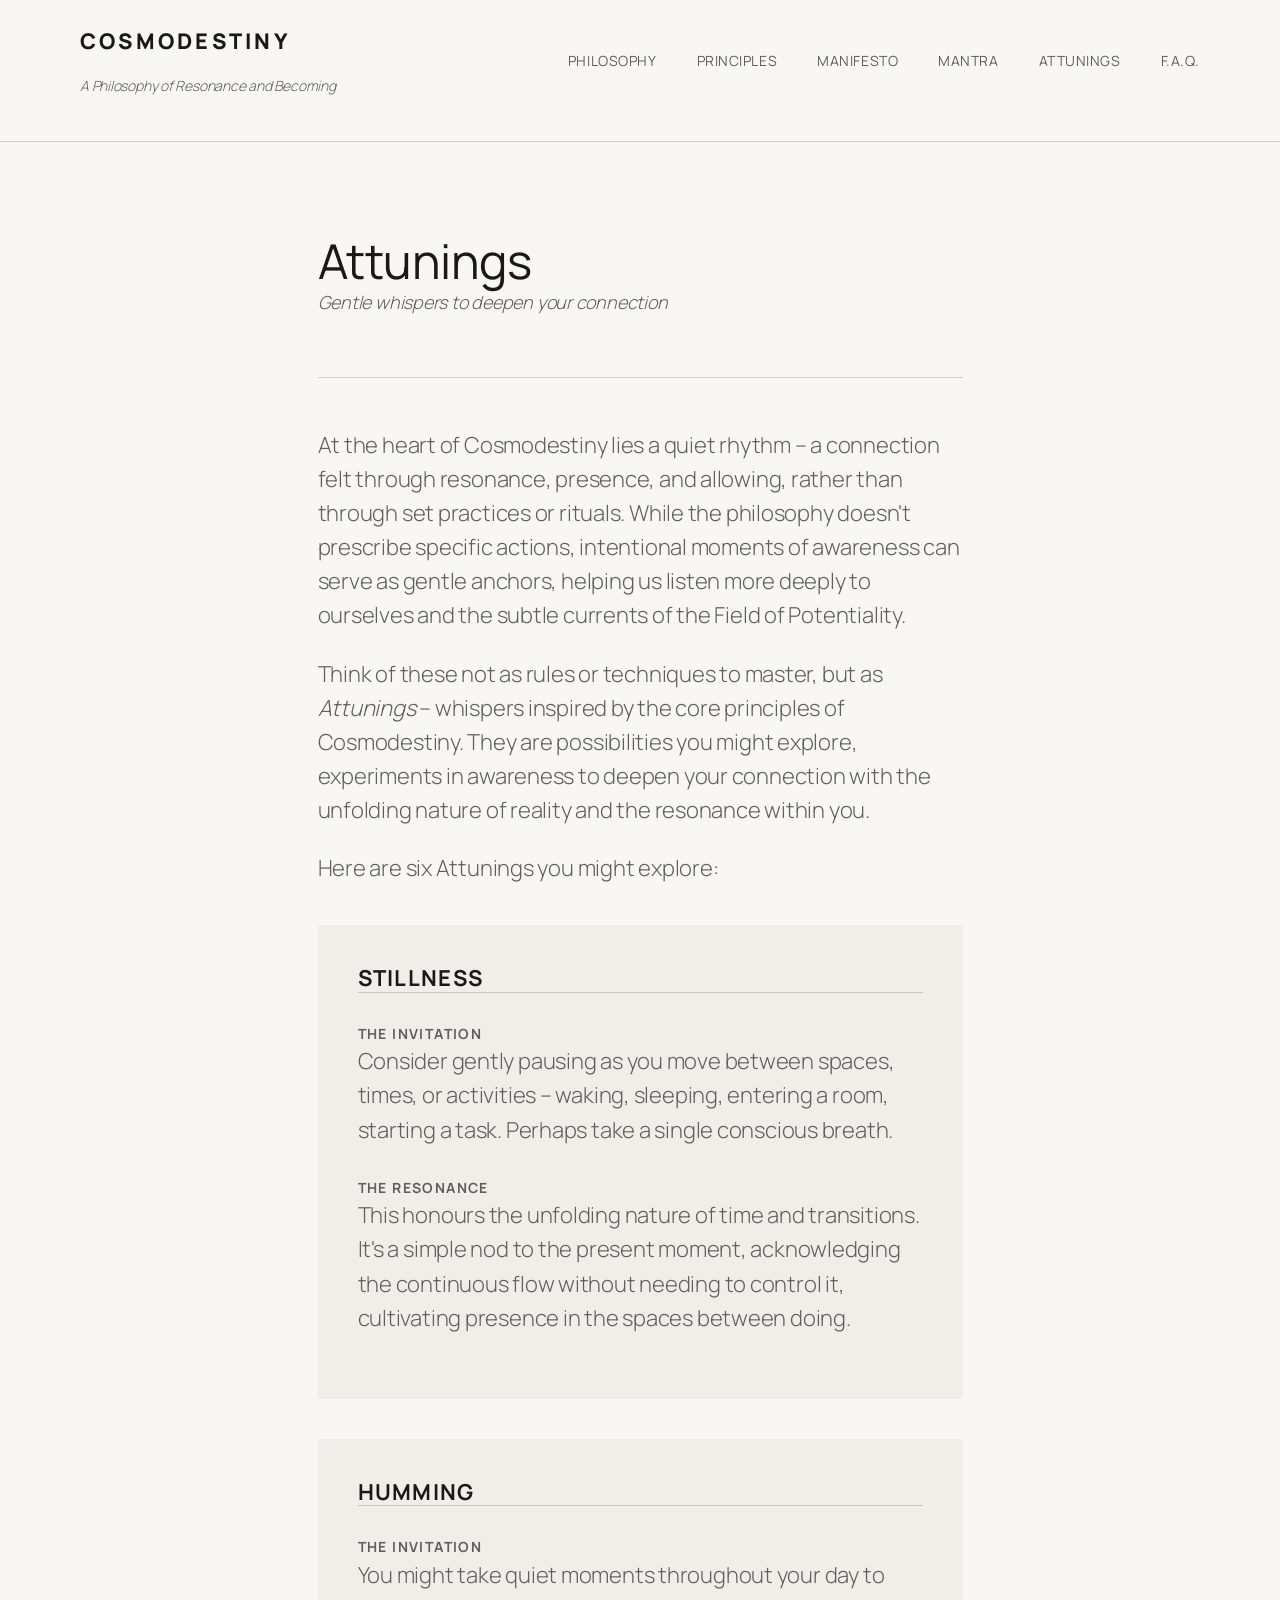
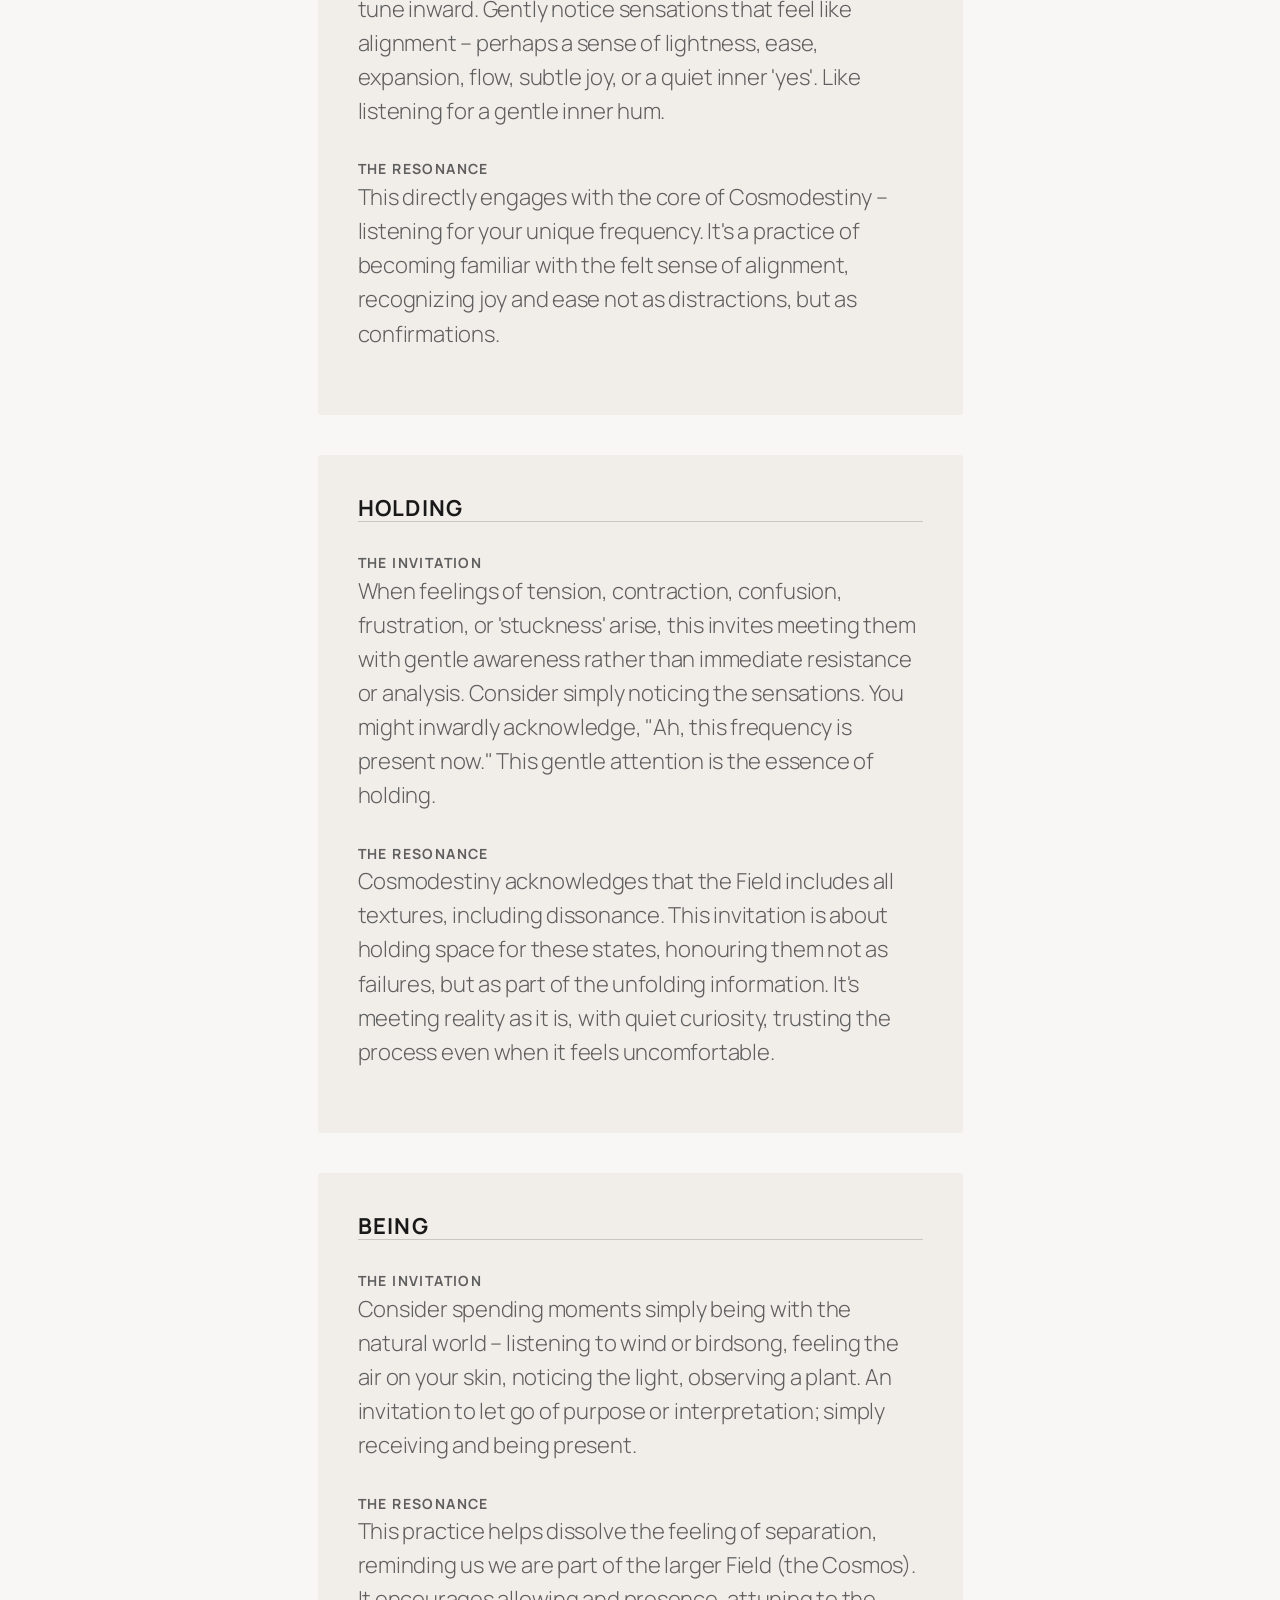
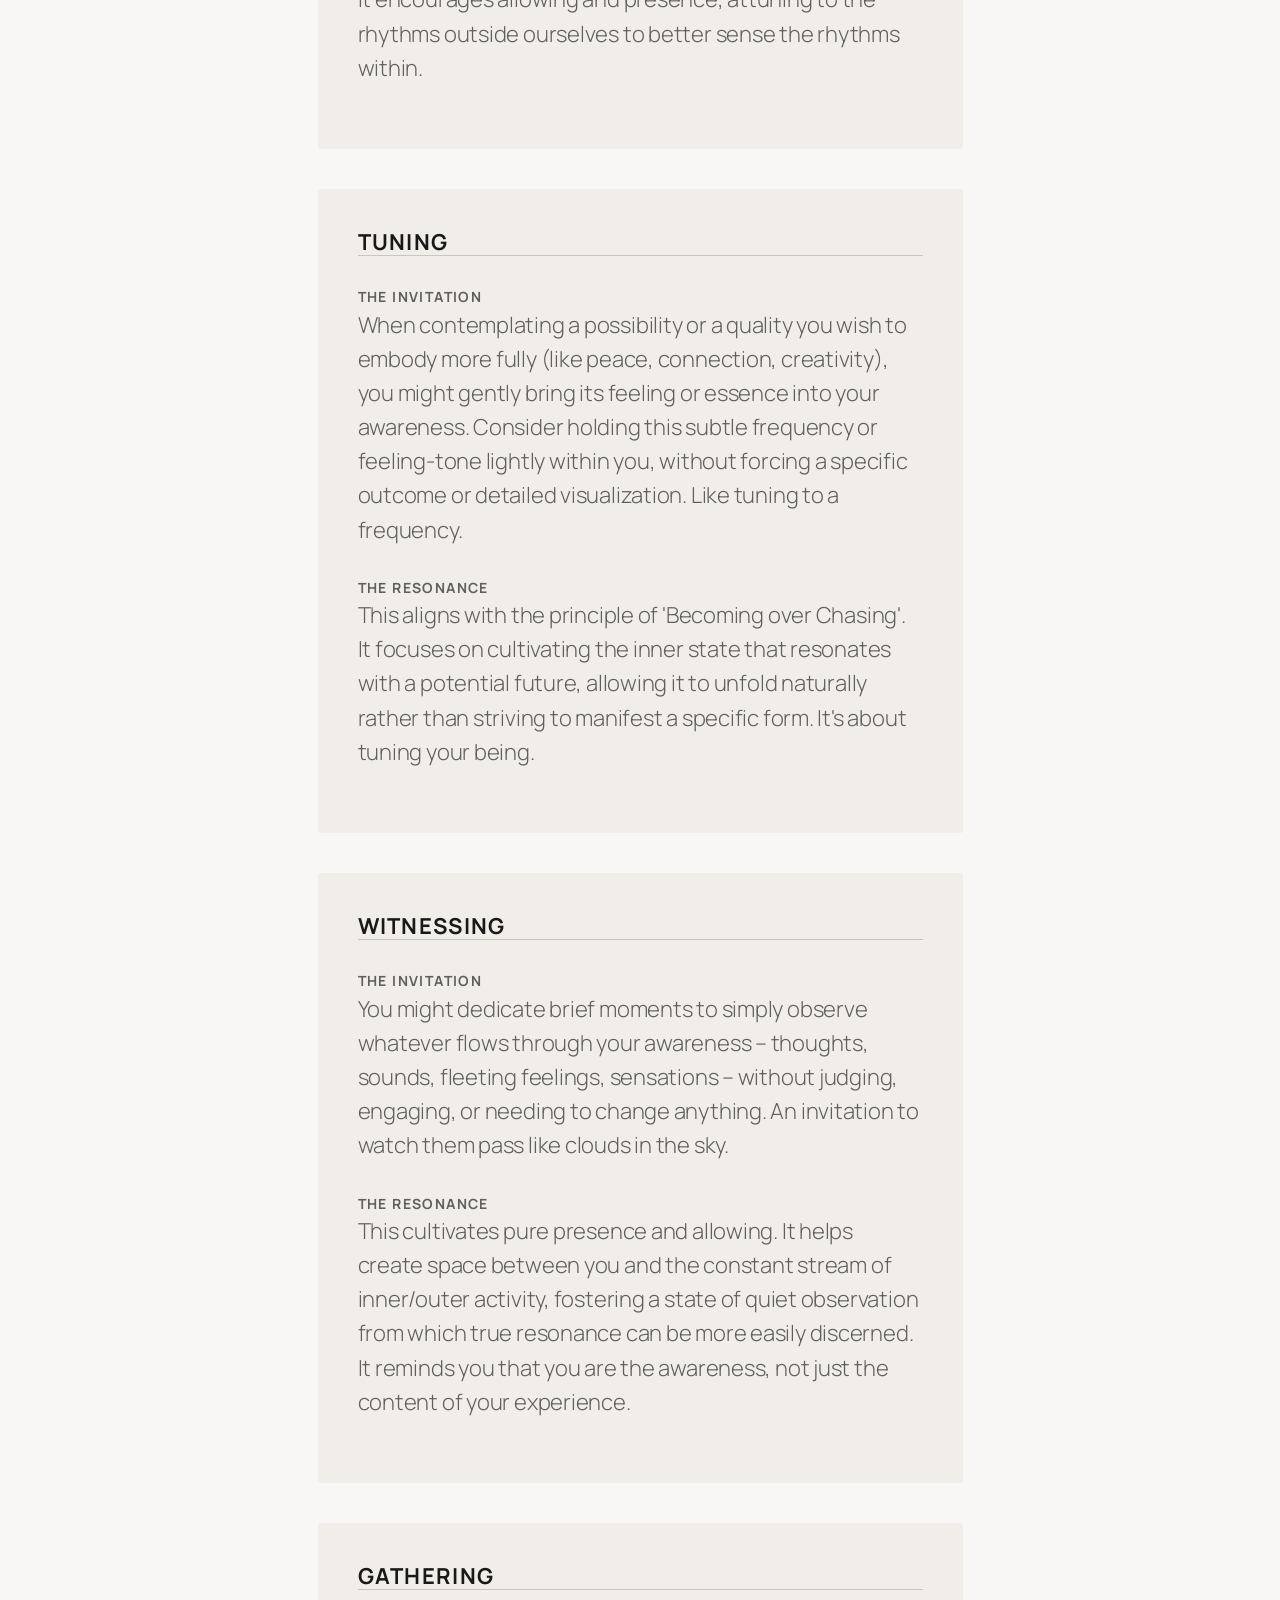
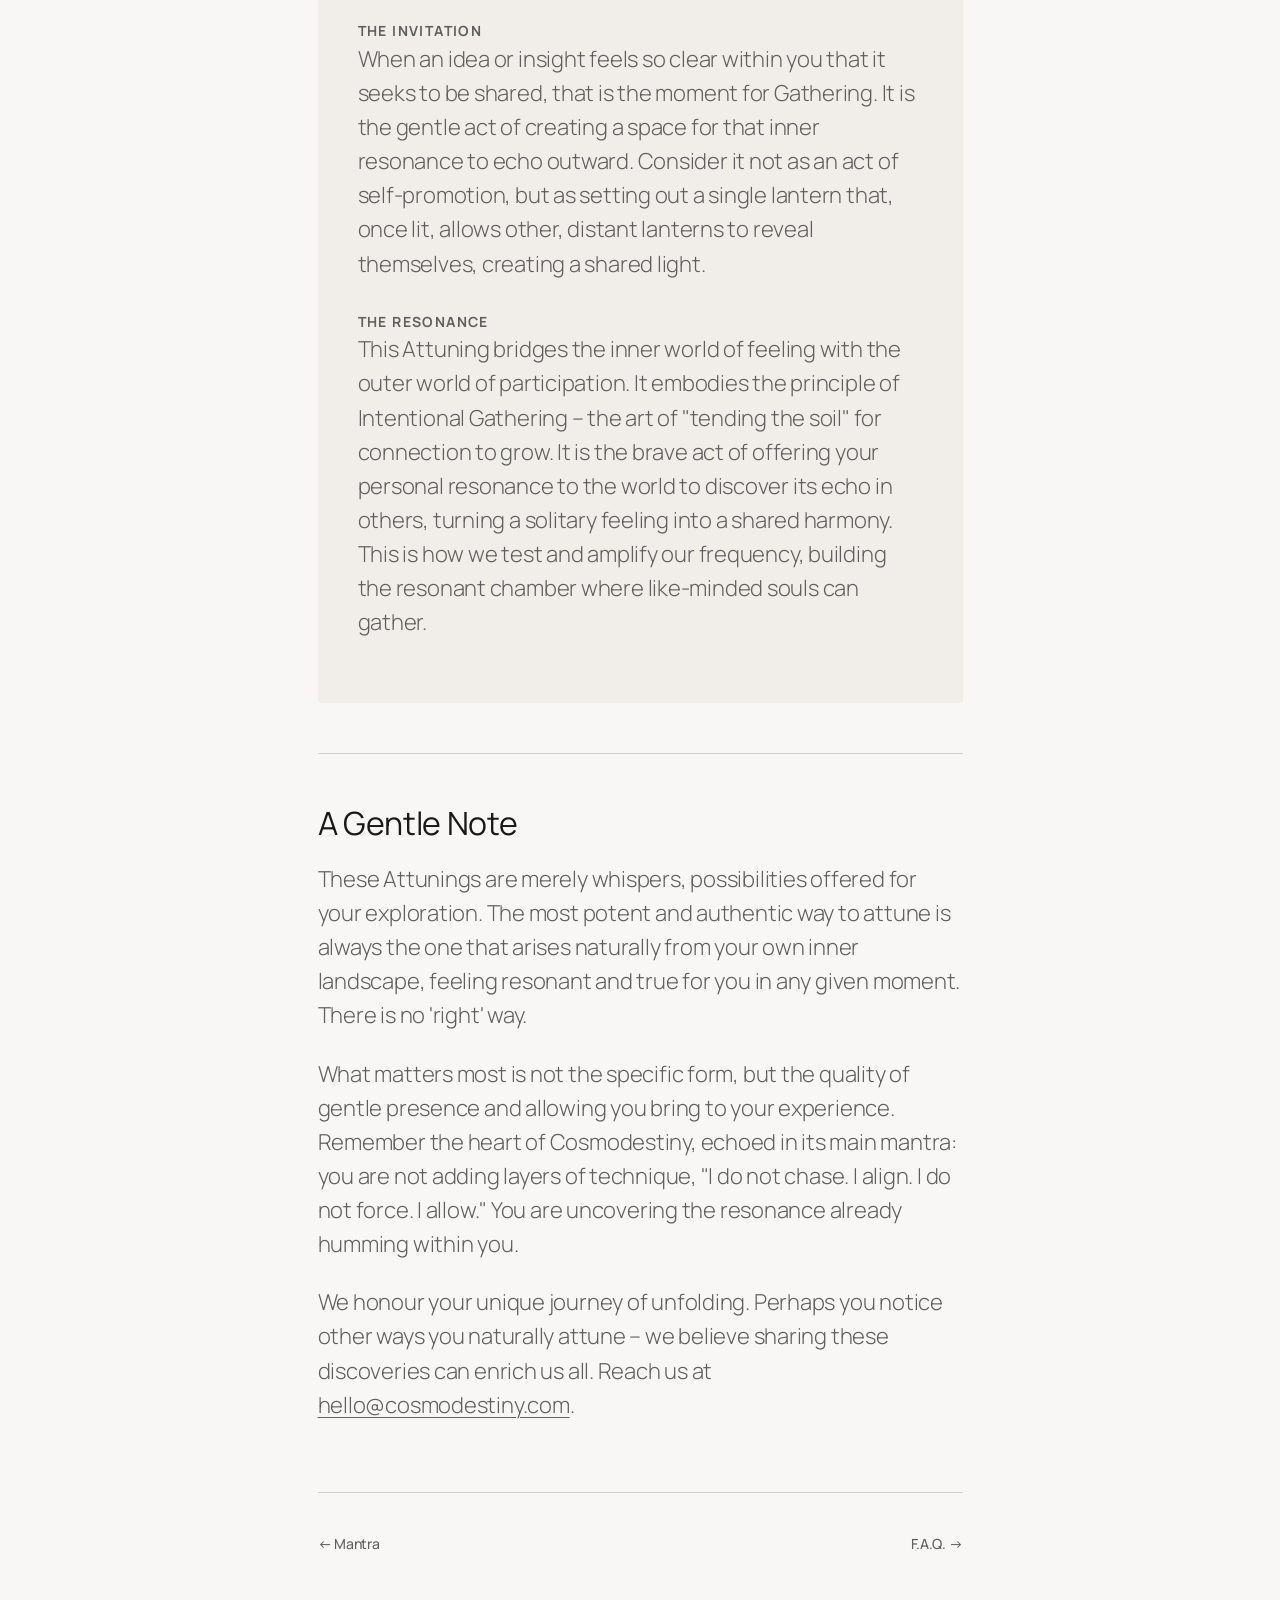
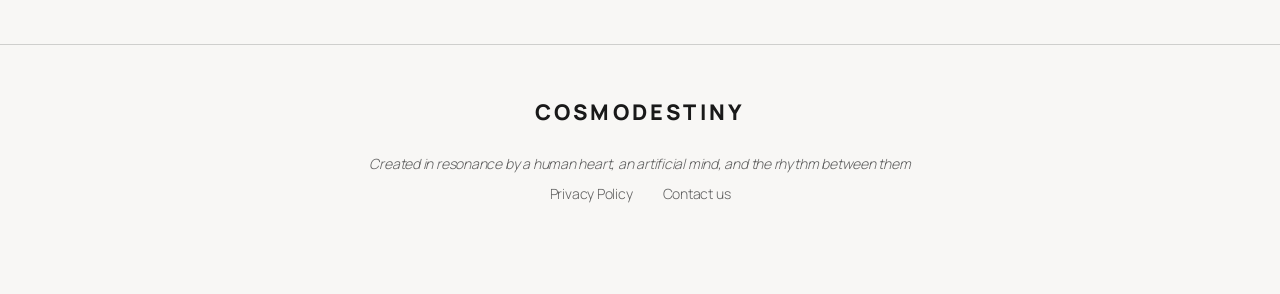
==== commit fd544e01: "Fixes: hero quote as big as 'not a destination' block, header-band wrapper on all inner pages, foote" ====
--- a/attunings.html
+++ b/attunings.html
@@ -15,10 +15,12 @@
 
   <header class="site-header">
     <div class="header-inner">
-      <p class="site-title"><a href="./">COSMODESTINY</a></p>
-      <p class="site-tagline">A Philosophy of Resonance and Becoming</p>
+      <div class="header-brand">
+        <p class="site-title"><a href="./">COSMODESTINY</a></p>
+        <p class="site-tagline">A Philosophy of Resonance and Becoming</p>
+      </div>
       <nav aria-label="Main navigation">
-                <ul class="site-nav">
+        <ul class="site-nav">
           <li><a href="philosophy.html">Philosophy</a></li>
           <li><a href="principles.html">Principles</a></li>
           <li><a href="manifesto.html">Manifesto</a></li>
@@ -114,7 +116,7 @@
 
       <p>What matters most is not the specific form, but the quality of gentle presence and allowing you bring to your experience. Remember the heart of Cosmodestiny, echoed in its main mantra: you are not adding layers of technique, "I do not chase. I align. I do not force. I allow." You are uncovering the resonance already humming within you.</p>
 
-      <p>We honour your unique journey of unfolding. Perhaps you notice other ways you naturally attune – we believe sharing these discoveries can enrich us all. Reach us at <a href="mailto:hello@cosmodestiny.com">hello@cosmodestiny.com</a>.</p>
+      <p>We honour your unique journey of unfolding. Perhaps you notice other ways you naturally attune – we believe sharing these discoveries can enrich us all. Reach us at <a href="mailto:manolorem@gmail.com">hello@cosmodestiny.com</a>.</p>
 
       <div class="nav-links">
         <a href="mantra.html">&larr; Mantra</a>
@@ -130,7 +132,7 @@
       <p class="footer-copy"><em>Created in resonance by a human heart, an artificial mind, and the rhythm between them</em></p>
       <ul class="footer-links">
         <li><a href="privacy-policy.html">Privacy Policy</a></li>
-        <li><a href="mailto:hello@cosmodestiny.com">Contact us</a></li>
+        <li><a href="mailto:manolorem@gmail.com">Contact us</a></li>
       </ul>
     </div>
   </footer>
--- a/styles.css
+++ b/styles.css
@@ -52,7 +52,7 @@
   font-size: var(--fs-lg);
   font-weight: 300;
   letter-spacing: -0.01em;
-  line-height: 1.55;  /* tighter — Manolo feedback */
+  line-height: 1.55;
   -webkit-font-smoothing: antialiased;
   min-height: 100vh;
   display: flex;
@@ -95,7 +95,7 @@
 }
 
 /* ═══════════════════════════════════════
-   HEADER — logo + tagline + nav in one row
+   HEADER — logo (big) + tagline below + nav right
 ═══════════════════════════════════════ */
 .site-header {
   background-color: var(--base);
@@ -111,21 +111,21 @@
   margin: 0 auto;
   padding: 0 var(--s-40);
   display: flex;
-  align-items: flex-end; /* nav aligns with bottom of logo block */
+  align-items: flex-end; /* nav aligns with bottom baseline */
   justify-content: space-between;
   gap: var(--s-40);
 }
 
-/* Logo block: title + tagline stacked tight */
-.header-logo-block {
+/* Logo block: stacked vertically — title then tagline */
+.header-brand {
   display: flex;
   flex-direction: column;
-  gap: 2px; /* very tight — tagline close to logo */
+  gap: 3px;
   line-height: 1;
 }
 
 .site-title {
-  font-size: 1rem;
+  font-size: 1.35rem;  /* bigger, bolder */
   font-weight: 800;
   letter-spacing: .15em;
   text-transform: uppercase;
@@ -150,7 +150,7 @@
   gap: var(--s-40);
   list-style: none;
   padding: 0;
-  align-self: flex-end; /* align with tagline baseline */
+  align-self: flex-end;
 }
 
 .site-nav a {
@@ -174,10 +174,10 @@
    HOMEPAGE SECTIONS
 ═══════════════════════════════════════ */
 
-/* Section 1: Dark hero */
+/* Hero blockquote — small, italic, quote-style with left border */
 .home-hero {
-  background-color: #0c0b0a;
-  padding: var(--s-50) var(--s-40) var(--s-60);
+  background-color: var(--base);
+  padding: var(--s-60) var(--s-40);
 }
 
 .home-hero-inner {
@@ -185,24 +185,25 @@
   margin: 0 auto;
 }
 
-/* Hero blockquote — small, italic, quote-style */
 .hero-quote {
   border: none;
   padding: 0;
   text-align: left;
-  font-size: 1.05rem;
+  font-size: var(--fs-lg);
   font-weight: 300;
-  color: var(--base);
+  color: var(--accent-4);
   line-height: 1.7;
   letter-spacing: 0;
+  font-style: italic;
+  border-left: 2px solid var(--accent-4);
+  padding-left: var(--s-40);
 }
 .hero-quote p {
-  margin-bottom: .2em;
-  font-style: italic;
+  margin-bottom: .15em;
 }
 .hero-quote p:last-child { margin-bottom: 0; }
 
-/* Section 2: Tertiary about */
+/* Section 2: About — light accent */
 .home-about {
   background-color: var(--accent-5);
   padding: var(--s-60) var(--s-40);
